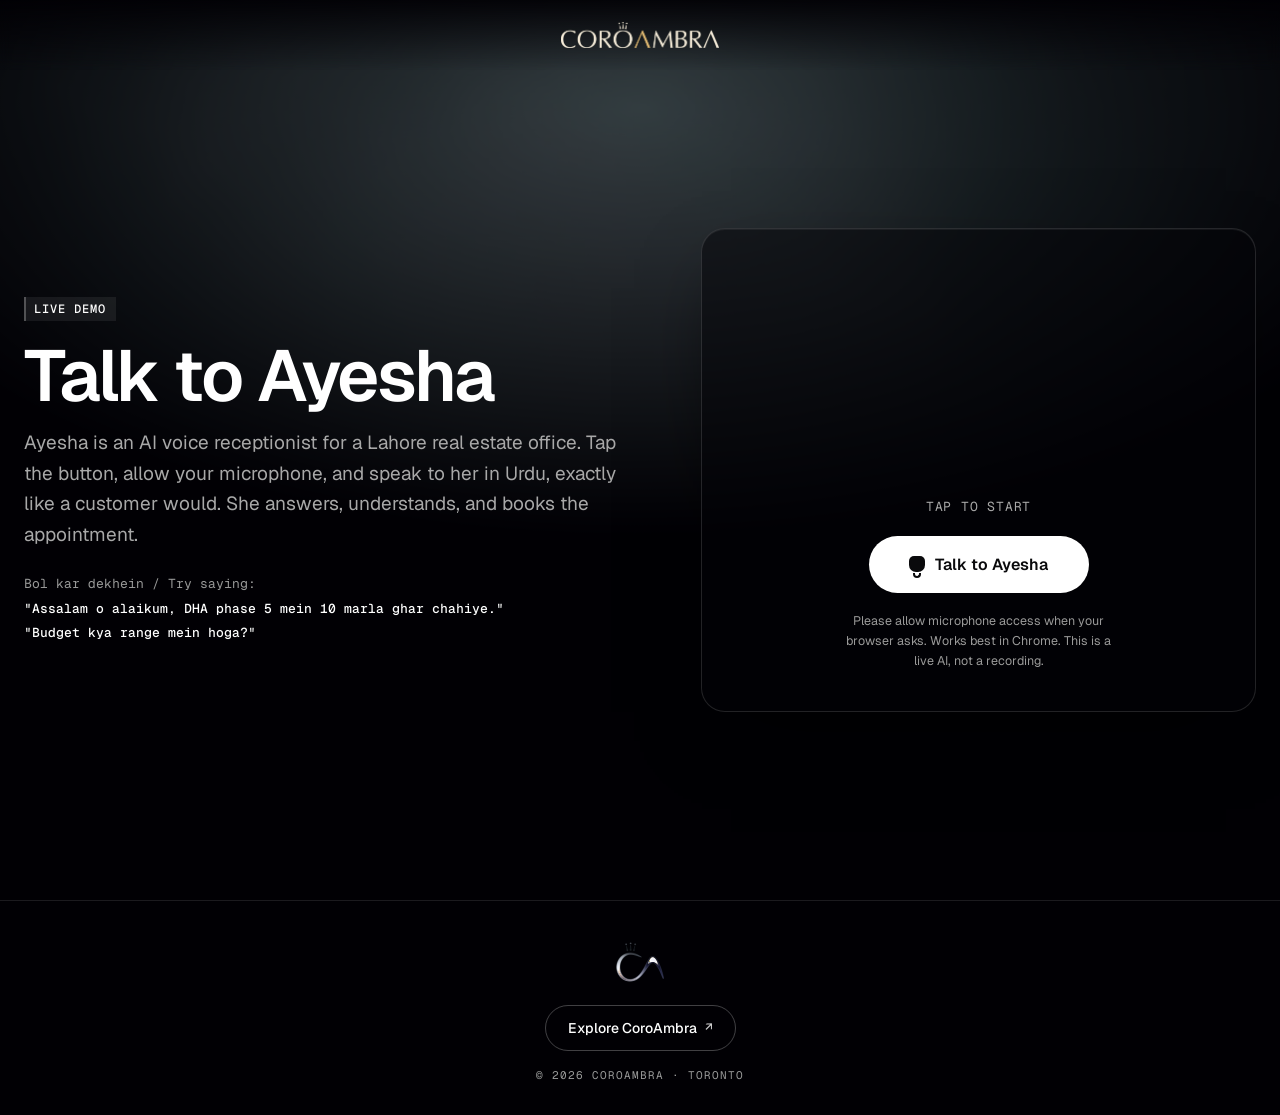
==== index.html @ d5dab84d "Redesign demo: centered logo-only nav, siri-wave visualizer, minimal footer w/ animated CA mark + Ex" ====
<!DOCTYPE html>
<html lang="en">
<head>
  <meta charset="UTF-8" />
  <meta name="viewport" content="width=device-width, initial-scale=1.0" />
  <title>Talk to Ayesha | CoroAmbra AI Voice Demo</title>
  <meta name="description" content="Talk live to Ayesha, an AI voice receptionist for a Lahore real estate office. Tap, allow your mic, and speak to her in Urdu." />

  <link rel="preconnect" href="https://fonts.googleapis.com" />
  <link rel="preconnect" href="https://fonts.gstatic.com" crossorigin />
  <link href="https://fonts.googleapis.com/css2?family=Geist:wght@100..900&family=Geist+Mono:wght@100..900&display=swap" rel="stylesheet" />

  <meta property="og:type" content="website" />
  <meta property="og:site_name" content="CoroAmbra" />
  <meta property="og:title" content="Talk to Ayesha | CoroAmbra AI Voice Demo" />
  <meta property="og:description" content="Talk live to an AI voice receptionist in Urdu. Tap and speak." />
  <meta name="twitter:card" content="summary_large_image" />
  <link rel="icon" type="image/png" href="assets/ca-glass.png" />
  <link rel="stylesheet" href="css/styles.css" />

  <style>
    html{scroll-behavior:smooth}

    /* ---- Minimal nav: centered wordmark only, not a link ---- */
    .ademo-nav{position:fixed;top:0;left:0;right:0;z-index:50;display:flex;justify-content:center;align-items:center;
      padding:22px 0;background:linear-gradient(to bottom,rgba(1,0,4,.9),rgba(1,0,4,0));
      backdrop-filter:blur(6px);-webkit-backdrop-filter:blur(6px)}
    .ademo-nav__logo{height:26px;width:auto;opacity:.96;pointer-events:none;user-select:none}

    /* ---- Demo stage ---- */
    .demo{position:relative;min-height:100svh;display:flex;align-items:center;overflow:hidden;padding:130px 0 90px}
    .demo__bg{position:absolute;inset:0;z-index:0;opacity:.26}
    .demo__bg img{width:100%;height:100%;object-fit:cover}
    .demo__bg::after{content:"";position:absolute;inset:0;background:radial-gradient(1200px 600px at 50% 12%,transparent,var(--bg) 72%)}
    .demo__wrap{position:relative;z-index:1;display:grid;grid-template-columns:1.05fr .95fr;gap:clamp(32px,5vw,80px);align-items:center}
    @media(max-width:900px){.demo__wrap{grid-template-columns:1fr;gap:36px;text-align:center}}

    .demo__title{font-weight:600;font-size:clamp(40px,6vw,72px);line-height:1.02;letter-spacing:-.03em;margin:18px 0 16px}
    .demo__intro{color:var(--muted);font-size:clamp(15px,1.5vw,19px);max-width:52ch;margin-inline:0}
    @media(max-width:900px){.demo__intro{margin-inline:auto}}
    .demo__hints{margin-top:22px;font-family:var(--mono);font-size:13px;color:var(--faint);line-height:1.9}
    .demo__hints b{color:var(--text);font-weight:500}

    /* ---- Call card (Clear-Glass) ---- */
    .callcard{background:rgba(3,3,7,.5);border:1px solid rgba(255,255,255,.13);border-radius:24px;
      box-shadow:inset 0 1px 0 rgba(255,255,255,.06),0 30px 80px -30px rgba(0,0,0,.8);
      padding:clamp(24px,3.5vw,40px);display:flex;flex-direction:column;align-items:center;text-align:center;gap:18px}

    /* ---- Siri wave canvas (black pixels drop out via screen blend) ---- */
    .siriwave{width:min(330px,74vw);height:min(210px,48vw);display:block;margin:0 auto;mix-blend-mode:screen;opacity:.98}

    .callstatus{font-family:var(--mono);font-size:13px;letter-spacing:.06em;text-transform:uppercase;color:var(--muted);min-height:18px}
    .callstatus.is-live{color:#fff}

    .talkbtn{display:inline-flex;align-items:center;justify-content:center;gap:10px;background:#fff;color:#0a0a0c;font-weight:600;font-size:16px;
      padding:16px 34px;border-radius:999px;transition:transform .25s var(--ease),opacity .25s,background .25s;min-width:220px}
    .talkbtn:hover{transform:translateY(-2px)}
    .talkbtn.is-live{background:#e8484f;color:#fff}
    .talkbtn:disabled{opacity:.6;cursor:default;transform:none}
    .talkbtn__mic{width:16px;height:16px;border-radius:5px 5px 7px 7px;background:currentColor;position:relative;flex:none}
    .talkbtn__mic::after{content:"";position:absolute;left:50%;bottom:-6px;width:8px;height:5px;border:2px solid currentColor;border-top:none;border-radius:0 0 6px 6px;transform:translateX(-50%)}
    .callnote{font-size:12.5px;color:var(--faint);max-width:34ch}

    /* ---- Minimal footer ---- */
    .ademo-footer{position:relative;z-index:1;border-top:1px solid var(--border);padding:34px 0 30px}
    .ademo-footer__inner{display:flex;flex-direction:column;align-items:center;gap:16px;text-align:center}
    .ademo-footer__logo{width:54px;height:54px}
    .ademo-footer__cta{display:inline-flex;align-items:center;gap:8px;border:1px solid var(--border-strong);border-radius:999px;
      padding:11px 22px;font-size:14px;font-weight:500;color:var(--text);transition:background .25s,border-color .25s}
    .ademo-footer__cta:hover{background:rgba(255,255,255,.06);border-color:rgba(255,255,255,.42)}
    .ademo-footer__cta .arr{font-size:12px;opacity:.8}
    .ademo-footer__copy{font-family:var(--mono);font-size:11px;letter-spacing:.09em;text-transform:uppercase;color:var(--faint)}
  </style>
</head>
<body>

  <!-- Minimal nav: centered wordmark, intentionally NOT a link -->
  <header class="ademo-nav">
    <img class="ademo-nav__logo" src="assets/wordmark.png" alt="CoroAmbra" />
  </header>

  <!-- ================= DEMO STAGE ================= -->
  <main class="demo">
    <div class="demo__bg" aria-hidden="true"><img src="assets/why-bg.jpg" alt="" /></div>
    <div class="container demo__wrap">

      <div class="demo__intro-col">
        <span class="pill pill--label">LIVE DEMO</span>
        <h1 class="demo__title">Talk to Ayesha</h1>
        <p class="demo__intro">Ayesha is an AI voice receptionist for a Lahore real estate office. Tap the button, allow your microphone, and speak to her in Urdu, exactly like a customer would. She answers, understands, and books the appointment.</p>
        <div class="demo__hints">
          Bol kar dekhein / Try saying:<br>
          <b>"Assalam o alaikum, DHA phase 5 mein 10 marla ghar chahiye."</b><br>
          <b>"Budget kya range mein hoga?"</b>
        </div>
      </div>

      <section class="callcard" aria-label="Voice demo">
        <canvas id="siri" class="siriwave" aria-hidden="true"></canvas>
        <p class="callstatus" id="callStatus">Tap to start</p>
        <button class="talkbtn" id="talkBtn" type="button">
          <span class="talkbtn__mic" aria-hidden="true"></span>
          <span id="talkLabel">Talk to Ayesha</span>
        </button>
        <p class="callnote">Please allow microphone access when your browser asks. Works best in Chrome. This is a live AI, not a recording.</p>
      </section>

    </div>
  </main>

  <!-- ================= MINIMAL FOOTER ================= -->
  <footer class="ademo-footer">
    <div class="container ademo-footer__inner">
      <div class="ademo-footer__logo" data-liquid-logo data-logo-key="caMark" data-logo="assets/ca-mark.png" data-preset="platinum" data-scale="1" aria-label="CoroAmbra"></div>
      <a class="ademo-footer__cta" href="https://www.coroambra.com" target="_blank" rel="noopener noreferrer">Explore CoroAmbra <span class="arr" aria-hidden="true">&#8599;</span></a>
      <div class="ademo-footer__copy">&copy; 2026 CoroAmbra &middot; Toronto</div>
    </div>
  </footer>

  <!-- animated liquid CA mark (self-contained, CSP-safe) -->
  <script src="js/ca-logo-data.js"></script>
  <script src="js/liquid-logo.js"></script>
  <!-- Vapi call + siri-wave -->
  <script type="module" src="js/demo.js"></script>
</body>
</html>
---- css/styles.css ----
/* =====================================================================
   CoroAmbra — Sanjaya-exact monochrome clone
   Fonts: Geist + Geist Mono · Theme: near-black / white / grays
   ===================================================================== */

/* ---------- Reset ---------- */
*,*::before,*::after{box-sizing:border-box;margin:0;padding:0}
html{scroll-behavior:smooth;-webkit-text-size-adjust:100%;background:#010004}   /* brand-black canvas: no flash behind the page-transition zoom */
img{display:block;max-width:100%}
button{font:inherit;color:inherit;background:none;border:none;cursor:pointer}
a{text-decoration:none;color:inherit}
ul{list-style:none}
input{font:inherit}

/* ---------- Tokens ---------- */
:root{
  --bg:#010004;
  --bg-1:#1a1a1d;
  --bg-2:#212121;
  --bg-3:#323135;
  --text:#ffffff;
  --muted:#a8a8a8;
  --faint:#999999;
  --border:rgba(255,255,255,0.10);
  --border-strong:rgba(255,255,255,0.25);
  --overlay:rgba(1,1,1,0.25);

  --sans:'Geist','Inter',system-ui,sans-serif;
  --mono:'Geist Mono',ui-monospace,monospace;

  --maxw:1280px;
  --gutter:24px;
  --radius:20px;
  --radius-lg:24px;
  --sec-pad:clamp(80px,12vw,160px);

  --ease:cubic-bezier(0.2,0.8,0.2,1);
}

/* ---------- Base ---------- */
body{
  background:var(--bg);
  color:var(--text);
  font-family:var(--sans);
  font-size:17px;
  line-height:1.6;
  -webkit-font-smoothing:antialiased;
  overflow-x:clip;
}

/* Lenis smooth scroll */
html.lenis,html.lenis body{height:auto}
.lenis.lenis-smooth{scroll-behavior:auto !important}
.lenis.lenis-smooth [data-lenis-prevent]{overscroll-behavior:contain}
.lenis.lenis-stopped{overflow:hidden}
.lenis.lenis-smooth iframe{pointer-events:none}

.container{
  width:100%;
  max-width:var(--maxw);
  margin-inline:auto;
  padding-inline:var(--gutter);
}

/* ---------- Typography ---------- */
.h-display{
  font-weight:400;
  font-size:clamp(40px,4.4vw,56px);
  line-height:1;
  letter-spacing:-0.05em;
}
.h-section{
  font-weight:600;
  font-size:clamp(34px,5.2vw,64px);
  line-height:1.04;
  letter-spacing:-0.025em;
}
.eyebrow{
  font-family:var(--mono);
  font-size:12px;
  font-weight:500;
  text-transform:uppercase;
  letter-spacing:0.16em;
  color:var(--muted);
}
.section-sub{
  color:var(--muted);
  font-size:clamp(15px,1.4vw,18px);
  max-width:56ch;
}
.center{text-align:center}
.center.section-sub,.center .section-sub{margin-inline:auto}
.mt-xl{margin-top:clamp(40px,6vw,80px)}

/* section header block */
.section-head{display:flex;flex-direction:column;gap:18px}
.section-head.center{align-items:center}
.section-head .eyebrow{order:2}
.section-head .h-section{order:3}
.section-head .section-sub{order:4;margin-top:4px}
.tick{order:1;display:block;width:1px;height:54px;background:linear-gradient(var(--border-strong),transparent)}
.section-head.center .tick{margin-bottom:6px}

/* ---------- Buttons ---------- */
.btn{
  display:inline-flex;align-items:center;gap:8px;line-height:1;
  font-size:14px;font-weight:500;
  padding:13px 22px;border-radius:12px;
  border:1px solid transparent;
  transition:transform .4s var(--ease),background .4s var(--ease),border-color .4s var(--ease),opacity .3s;
}
.btn:hover{transform:translateY(-2px)}
.btn--pill{border-radius:999px}
.btn--sm{padding:10px 16px;font-size:13px}
.btn--xs{padding:8px 14px;font-size:12px}
.btn--block{display:flex;width:100%;justify-content:center}
.btn--light{background:var(--text);color:#000;border-color:var(--text)}
.btn--light:hover{background:#eee}
.btn--dark{background:var(--bg-1);color:var(--text);border:1px solid var(--border)}
.btn--dark:hover{background:var(--bg-3);border-color:var(--border-strong)}
.nav__cta{background:rgba(255,255,255,.05);border:1px solid rgba(255,255,255,.1);color:#fff;border-radius:8px;padding:12px 22px;font-size:15px;font-weight:500;-webkit-backdrop-filter:blur(6px);backdrop-filter:blur(6px);transition:background .5s var(--ease),border-color .5s var(--ease),transform .5s var(--ease)}
.nav__cta:hover{background:rgba(255,255,255,.13);border-color:rgba(255,255,255,.2)}
.ico-arrow{display:inline-block;transition:transform .2s var(--ease)}
.btn:hover .ico-arrow{transform:translateX(3px)}

.pill{display:inline-flex;align-items:center;border-radius:999px}
/* Label pill — shared by hero ("WE AUTOMATE…") and section eyebrows ("OUR WORKS").
   Sanjaya: 6px/10px padding, square, ~transparent white BG + 2px left divider line. */
.pill--label{
  position:relative;
  border-radius:0;border:none;
  font-family:var(--mono);font-size:12px;font-weight:500;letter-spacing:0.08em;text-transform:uppercase;line-height:1;
  color:#fff;padding:6px 10px;
  background:rgba(255,255,255,.07);
}
.pill--label::before{                 /* the vertical divider at the very start (left) */
  content:"";position:absolute;left:0;top:0;bottom:0;width:2px;
  background:rgba(255,255,255,.25);
}
.hero__headline .pill--label{align-self:flex-start}

/* ---------- Placeholders (media to attach later) ---------- */
.ph{
  position:relative;
  background:
    repeating-linear-gradient(45deg,rgba(255,255,255,.022) 0 12px,transparent 12px 24px),
    var(--bg-1);
  border:1px solid var(--border);
  border-radius:var(--radius);
  display:flex;align-items:center;justify-content:center;
  color:rgba(255,255,255,.28);
  font-family:var(--mono);font-size:11px;letter-spacing:0.22em;text-transform:uppercase;
  overflow:hidden;
}
.ph--image{aspect-ratio:4/3;width:100%}
.ph--banner{border-radius:0}
.ph--avatar{width:46px;height:46px;border-radius:999px;font-size:0;flex:0 0 auto}
.ph--logo{width:120px;height:40px;border-radius:8px;font-size:9px}
.ph--chip{width:120px;height:64px;border-radius:14px;flex:0 0 auto;font-size:9px}
.ph--object{width:200px;height:200px;border-radius:18px}

/* ---------- Reveal animation ---------- */
[data-reveal]{
  opacity:0;transform:translateY(26px);
  transition:opacity .8s var(--ease),transform .8s var(--ease);
  transition-delay:var(--d,0s);
}
[data-reveal].is-visible{opacity:1;transform:none}
/* staggered / word containers: parent shows as a layout box, children animate */
[data-reveal].is-container{opacity:1;transform:none;transition:none}
.reveal-child{
  opacity:0;transform:translateY(22px);
  transition:opacity .7s var(--ease),transform .7s var(--ease);
  transition-delay:var(--cd,0s);
}
.reveal-child.is-visible{opacity:1;transform:none}
.reveal-word{display:inline-block;white-space:pre}
@media (prefers-reduced-motion:reduce){
  [data-reveal],.reveal-child{opacity:1;transform:none;transition:none}
}

/* =====================================================================
   NAVBAR
   ===================================================================== */
.nav{
  position:fixed;top:0;left:0;right:0;z-index:80;
  padding:18px 0;
  background:rgba(255,255,255,0.018);
  backdrop-filter:blur(4px);
  -webkit-backdrop-filter:blur(4px);
  border-bottom:1px solid rgba(255,255,255,0.06);
  transition:transform .6s var(--ease),background .55s var(--ease),backdrop-filter .55s var(--ease),padding .45s var(--ease),border-color .55s var(--ease);
  will-change:transform;
}
.nav.is-scrolled{
  padding:14px 0;
  background:rgba(4,4,8,0.26);
  backdrop-filter:blur(22px) saturate(1.25);
  -webkit-backdrop-filter:blur(22px) saturate(1.25);
  border-bottom:1px solid var(--border);
}
.nav.is-hidden{transform:translateY(-100%)}
.nav__inner{
  width:100%;max-width:var(--maxw);margin-inline:auto;padding-inline:var(--gutter);
  display:flex;align-items:center;justify-content:space-between;gap:24px;
}
.nav__brand{display:inline-flex;align-items:center;gap:10px}
.nav__mark{height:26px;width:auto;filter:brightness(0) invert(1)}
.nav__wordmark{height:20px;width:auto;filter:brightness(0) invert(1)}
.nav__links{display:flex;gap:34px}
.nav__links a{
  font-size:16px;color:#fff;letter-spacing:-.02em;position:relative;padding:4px 0;
  transition:opacity .2s;opacity:.92;
}
.nav__links a::after{
  content:"";position:absolute;left:0;bottom:0;height:1px;width:100%;
  background:var(--text);transform:scaleX(0);transform-origin:left;transition:transform .25s var(--ease);
}
.nav__links a:hover{opacity:1}
.nav__links a:hover::after{transform:scaleX(1)}
/* Sanjaya-style boxed burger: a bordered rounded-square button whose two lines
   morph into an X when the menu is open (.is-active). */
.nav__burger{
  display:none;position:relative;width:44px;height:44px;
  border:1px solid var(--border-strong);border-radius:10px;
  background:rgba(255,255,255,.04);
  align-items:center;justify-content:center;
  transition:background .3s var(--ease),border-color .3s var(--ease);
}
.nav__burger:hover{background:rgba(255,255,255,.08)}
.nav__burger span{
  position:absolute;left:50%;top:50%;width:18px;height:1.5px;background:var(--text);
  transition:transform .4s var(--ease),opacity .3s var(--ease);
}
.nav__burger span:nth-child(1){transform:translate(-50%,-50%) translateY(-4px)}
.nav__burger span:nth-child(2){transform:translate(-50%,-50%) translateY(4px)}
.nav__burger.is-active span:nth-child(1){transform:translate(-50%,-50%) rotate(45deg)}
.nav__burger.is-active span:nth-child(2){transform:translate(-50%,-50%) rotate(-45deg)}

/* Mobile menu — Sanjaya-style rounded dropdown CARD that eases down from the nav
   (was a full-height right-side drawer that popped in hard). */
.drawer{position:fixed;inset:0;z-index:90;visibility:hidden}
.drawer.is-open{visibility:visible}
.drawer__backdrop{position:absolute;inset:0;background:rgba(1,0,4,.55);opacity:0;transition:opacity .45s var(--ease)}
.drawer.is-open .drawer__backdrop{opacity:1}
.drawer__panel{
  position:absolute;top:84px;left:16px;right:16px;
  background:var(--bg-1);border:1px solid var(--border);border-radius:20px;
  display:flex;flex-direction:column;gap:2px;padding:22px;
  max-height:calc(100svh - 104px);overflow-y:auto;
  transform:translateY(-14px);opacity:0;
  transition:transform .5s var(--ease),opacity .4s var(--ease);
}
.drawer.is-open .drawer__panel{transform:none;opacity:1}
.drawer__panel a:not(.btn){padding:14px 6px;font-size:24px;font-weight:400;letter-spacing:-.02em;color:var(--text);transition:color .2s}
.drawer__panel a:not(.btn):hover{color:var(--muted)}
.drawer__panel .btn{margin-top:16px;justify-content:center}
.drawer__close{display:none}   /* the burger morphs to an X; no in-card close button needed */

/* =====================================================================
   HERO
   ===================================================================== */
.hero{position:relative;min-height:100svh;display:flex;overflow:hidden}
.hero__bg{position:absolute;inset:-8% 0 0 0;z-index:0;will-change:transform}
/* Static hero: full original HeroIMG, edge to edge (object-fit:cover fills corner to corner).
   hero.jpg is a plain 2560-wide resize of Branding-CoroAmbra/HeroIMG.png (no compositing). */
.hero__bg img{width:100%;height:116%;object-fit:cover;object-position:center 42%}
/* Sanjaya-exact hero scrim: fixed (not parallaxed) so the solid #010004 bottom always
   aligns with the hero edge and blends seamlessly into the next section */
.hero__scrim{
  position:absolute;inset:0;z-index:1;pointer-events:none;
  background:linear-gradient(180deg,#01000480 0%,#01000433 25%,#01000433 50%,#01000480 75%,#010004 100%);
}
.hero__inner{
  position:relative;z-index:2;width:100%;
  display:flex;flex-direction:column;justify-content:space-between;
  padding-top:112px;padding-bottom:56px;min-height:100svh;
}
.hero__eyebrows{display:flex;flex-direction:column;gap:12px;font-family:var(--mono);font-size:12px;font-weight:400;color:#fff;letter-spacing:.08em;text-transform:uppercase;line-height:1}
.hero__lead{
  position:absolute;top:102px;right:var(--gutter);max-width:305px;
  font-size:18px;color:#fff;text-align:right;line-height:1.4;letter-spacing:-.04em;
}
.hero__bottom{display:flex;align-items:flex-end;justify-content:space-between;gap:40px}
.hero__headline{display:flex;flex-direction:column;align-items:flex-start;gap:18px}
/* hero H1 shrunk (Malik): the new copy is longer than "Clear. Precise. Automated." so 56px ate too much space */
.hero__headline .h-display{max-width:9em;font-size:clamp(34px,3.6vw,46px)}

/* person card */
.person{
  display:flex;align-items:center;gap:18px;
  background:var(--bg-1);border:1px solid var(--border);
  border-radius:14px;padding:8px;
}
.person__avatar{width:52px;height:52px;border-radius:12px;flex:0 0 auto}
.person__col{display:flex;flex-direction:column;gap:5px;line-height:1.25}
.person__name{font-size:16px;font-weight:500}
.person__role{font-family:var(--mono);font-size:11px;letter-spacing:.1em;text-transform:uppercase;color:var(--muted)}
.person__cta{margin-top:10px;border-radius:8px}   /* sleek small rounded corners, not a full pill */
/* FAQ advisor card: larger square avatar (Sanjaya), card sits under the heading */
.person--stack{margin-top:40px;display:inline-flex}
.person--stack .person__avatar{width:104px;height:99px}   /* clean liquid-metal logo, NO border box (transparent shader bg blends into the card); 5px shorter per Malik */

/* =====================================================================
   TRUST
   ===================================================================== */
/* Faithful Sanjaya "Logos" grid — 5x2 bordered cells, hover nudges the box up-right 8px */
.trust{background:var(--bg);padding:100px 0}
.trust__container{display:flex;flex-direction:column;align-items:center;gap:16px;max-width:1240px}
.trust .eyebrow{margin:0}
.trust__grid{
  display:grid;
  grid-template-columns:repeat(5,minmax(200px,1fr));
  grid-template-rows:repeat(2,minmax(0,1fr));
  justify-content:center;
  gap:0;
  width:100%;
  overflow:visible;
}
.trust__cell{
  position:relative;
  height:110px;
  display:block;
  cursor:pointer;
  background:var(--bg-1);            /* grey grid revealed beneath the box on hover (Sanjaya rgb(26,26,29)) */
}
.trust__cell:hover{z-index:5}
.trust__box{
  position:absolute;top:0;left:0;
  width:100%;height:110px;
  display:flex;align-items:center;justify-content:center;
  background:var(--bg);
  border:1px solid var(--bg-2);
  transition:top 1.05s cubic-bezier(0.16,1,0.3,1),left 1.05s cubic-bezier(0.16,1,0.3,1);
}
.trust__cell:hover .trust__box{top:-8px;left:8px}
.trust__logo{
  width:auto;max-width:62%;height:32px;
  object-fit:contain;
  filter:brightness(0) invert(.62);          /* uniform muted-grey monochrome mark */
  opacity:.9;
  transition:filter .4s ease,opacity .4s ease;
}
/* Cal.com is a wide wordmark whose ink fills only ~1/5 of its square viewBox — size it up so it reads */
.trust__logo--wordmark{height:84px;max-width:80%}
.trust__cell:hover .trust__logo{filter:brightness(0) invert(.92);opacity:1}
.trust__note{
  margin-top:10px;
  max-width:600px;
  text-align:center;
  font-size:11px;line-height:1.5;letter-spacing:.01em;
  color:rgba(255,255,255,.26);
}
@media (max-width:1024px){
  .trust{padding:64px 0}
  .trust__grid{grid-template-columns:repeat(4,minmax(150px,1fr));grid-template-rows:none;grid-auto-rows:110px}
}
@media (max-width:768px){
  .trust__grid{grid-template-columns:repeat(2,minmax(140px,1fr));grid-auto-rows:110px}
}

/* =====================================================================
   PAIN POINTS
   ===================================================================== */
/* Sanjaya "Pain point": a tall section whose sticky child pins for 250vh while
   5 chips reveal 1-by-1 (scroll-scrubbed) and decorative arc-rings rotate. */
.pain{background:var(--bg);position:relative;z-index:1;display:flex;flex-direction:column;align-items:center}
.pain__sticky{
  position:sticky;top:0;
  width:100%;max-width:1440px;height:100vh;
  padding:0 20px;
  display:flex;flex-direction:column;justify-content:center;align-items:center;
  overflow:hidden;
  -webkit-mask:linear-gradient(rgba(0,0,0,0) 0%,#000 16.88%,#000 80.13%,rgba(0,0,0,0) 100%);
          mask:linear-gradient(rgba(0,0,0,0) 0%,#000 16.88%,#000 80.13%,rgba(0,0,0,0) 100%);
}
.pain__trigger{flex:0 0 auto;width:100%;height:50vh}

/* ---- rotating arc rings (4 nested circles, conic-masked so only arcs show) ---- */
.pain__circles{
  position:absolute;top:50%;left:50%;
  width:min(1200px,128vmin);height:min(1200px,128vmin);
  transform:translate(-50%,-50%);
  pointer-events:none;z-index:0;
  -webkit-mask:linear-gradient(rgba(0,0,0,0) 0%,#000 20%,#000 79%,rgba(0,0,0,0) 100%);
          mask:linear-gradient(rgba(0,0,0,0) 0%,#000 20%,#000 79%,rgba(0,0,0,0) 100%);
}
.pain__ring{
  position:absolute;top:50%;left:50%;
  aspect-ratio:1/1;border:1.5px solid rgba(255,255,255,.85);border-radius:50%;
  transform:translate(-50%,-50%);will-change:transform;
}
.pain__ring--s {width:46%;-webkit-mask:conic-gradient(#000 0deg,rgba(0,0,0,0) 89deg);mask:conic-gradient(#000 0deg,rgba(0,0,0,0) 89deg);animation:painSpinCW 18s linear infinite}
.pain__ring--m {width:61%;-webkit-mask:conic-gradient(from 180deg,rgba(0,0,0,.25) 0deg,rgba(0,0,0,0) 180deg);mask:conic-gradient(from 180deg,rgba(0,0,0,.25) 0deg,rgba(0,0,0,0) 180deg);animation:painSpinCCW 24s linear infinite}
.pain__ring--l {width:75%;-webkit-mask:conic-gradient(from 275deg,rgba(0,0,0,.6) 0deg,rgba(0,0,0,0) 112deg);mask:conic-gradient(from 275deg,rgba(0,0,0,.6) 0deg,rgba(0,0,0,0) 112deg);animation:painSpinCW 30s linear infinite}
.pain__ring--xl{width:93%;-webkit-mask:conic-gradient(from 100deg,rgba(0,0,0,.5) 0deg,rgba(0,0,0,0) 72deg);mask:conic-gradient(from 100deg,rgba(0,0,0,.5) 0deg,rgba(0,0,0,0) 72deg);animation:painSpinCCW 38s linear infinite}
@keyframes painSpinCW {from{transform:translate(-50%,-50%) rotate(0)}to{transform:translate(-50%,-50%) rotate(360deg)}}
@keyframes painSpinCCW{from{transform:translate(-50%,-50%) rotate(0)}to{transform:translate(-50%,-50%) rotate(-360deg)}}

/* ---- chips (revealed 1-by-1 by JS scroll progress) ---- */
.pain__text{position:absolute;inset:0;z-index:1}
.pain__chip{
  position:absolute;
  display:inline-flex;align-items:center;gap:16px;white-space:nowrap;
  padding:12px;border-radius:12px;
  background:var(--bg-1);border:1px solid var(--border);
  font-size:18px;font-weight:400;letter-spacing:-.04em;line-height:1.2;color:#fff;
  transform:translate(-50%,-50%) scale(.5);opacity:0;
}
.pain__dot{flex:0 0 auto;width:8px;height:8px;border-radius:2px;background:var(--bg-3)}

/* ---- headline (the thin, clean Geist 32/400 — exact Sanjaya preset) ---- */
.pain__title{
  position:relative;z-index:2;
  width:100%;max-width:440px;text-align:center;text-wrap:balance;
  font-size:clamp(28px,3.6vw,48px);font-weight:400;letter-spacing:-.05em;line-height:1;color:#fff;
}

@media (prefers-reduced-motion:reduce){
  .pain__chip{opacity:1;transform:translate(-50%,-50%)}
  .pain__ring{animation:none}
}

/* =====================================================================
   OUR WORKS
   ===================================================================== */
/* Sanjaya "Our works" wrapper sits 100px below the pain section (no tick line) */
.works{padding:clamp(64px,8vw,100px) 0}
.works .section-head{margin-bottom:48px}
/* header matched to Sanjaya: 600px centered block, pill→8px→thin 48/400 headline→24px→16/400 subline */
.works .section-head{gap:0;max-width:600px;margin-inline:auto}
.works .section-head .pill--label{order:2;margin-bottom:8px}
.works .section-head .h-section{
  order:3;margin-bottom:24px;
  font-weight:400;font-size:clamp(28px,4vw,48px);line-height:1;letter-spacing:-.05em;
}
.works .section-head .section-sub{
  order:4;margin-top:0;max-width:none;text-align:center;
  font-size:16px;font-weight:400;line-height:1.4;letter-spacing:-.02em;color:var(--muted);
}
/* Sticky-stacking cards: each ~80vh so ONE fills the view, pins at top:100px, next scrolls up over it (Sanjaya gap 120px) */
.cases{display:flex;flex-direction:column;gap:120px}
.case{
  position:sticky;top:100px;
  display:grid;grid-template-columns:1fr 1.08fr;gap:0;
  background:var(--bg-1);border:1px solid var(--border);border-radius:12px;
  overflow:hidden;height:80vh;max-height:800px;min-height:480px;
  transform-origin:50% 0%;
}
.case__media{border:none;border-radius:0;aspect-ratio:auto;height:100%;min-height:0}
/* Sanjaya distributes the card content: meta+logo pinned TOP, the title/desc/button/stats grouped at
   the BOTTOM (big gap between). `.case__title{margin-top:auto}` absorbs the free space to do this. */
.case__body{padding:clamp(28px,3vw,44px);display:flex;flex-direction:column;justify-content:flex-start;gap:18px}
.case__meta{display:flex;align-items:center;gap:12px;font-family:var(--mono);font-size:12px;letter-spacing:.08em;text-transform:uppercase;color:var(--muted);padding-bottom:18px;border-bottom:1px solid var(--border)}
.dot{width:3px;height:3px;border-radius:999px;background:var(--muted);display:inline-block}
.case__logo{background:none;border:none;justify-content:flex-start;color:rgba(255,255,255,.5);height:30px;width:auto;letter-spacing:.1em}
/* title = Sanjaya preset kg2izs: Geist 38/400/-.05em/lh1.2 (was a heavy 600/34) */
.case__title{margin-top:auto;font-size:clamp(26px,2.9vw,38px);font-weight:400;letter-spacing:-.05em;line-height:1.2}
/* desc = preset gaenl2: 16/400/lh1.4/-.02em/muted (was 15) */
.case__sub{color:var(--muted);font-size:16px;line-height:1.4;letter-spacing:-.02em;max-width:46ch}
.case .btn{align-self:flex-start;margin-top:4px}
.case__stats{display:grid;grid-template-columns:1fr 1fr;gap:20px;padding-top:24px;border-top:1px solid var(--border)}
/* stat number = same preset kg2izs as the title: 38/400/-.05em (was 600/44) */
.stat-num{display:block;font-size:clamp(26px,2.9vw,38px);font-weight:400;letter-spacing:-.05em}
.stat-cap{display:block;font-family:var(--mono);font-size:12px;letter-spacing:.08em;text-transform:uppercase;color:var(--muted);margin-top:6px}
/* Demo video area (SEE IT IN ACTION): custom card image as BG + soft scrim + frosted play button +
   "coming soon" caption. The Loom embed drops into .case__media later, replacing the img + .demo-soon. */
.demo-media{position:relative;display:flex;align-items:center;justify-content:center;overflow:hidden;background:var(--bg-1)}
.demo-media__img{position:absolute;inset:0;z-index:0;width:100%;height:100%;object-fit:cover;object-position:center;filter:brightness(.85)}
.demo-media::after{content:"";position:absolute;inset:0;z-index:1;pointer-events:none;background:radial-gradient(ellipse 62% 48% at 50% 52%,rgba(1,0,4,.55) 0%,rgba(1,0,4,.18) 50%,rgba(1,0,4,0) 78%)}
.demo-soon{position:relative;z-index:2;display:flex;flex-direction:column;align-items:center;gap:18px;text-align:center;padding:24px}
/* play buttons use the CoroAmbra CLEAR GLASS style (black tint, no blur, see-through) — see [[reference_coroambra_clear_glass]] */
.demo-soon__play{position:relative;display:flex;align-items:center;justify-content:center;width:58px;height:58px;border-radius:999px;padding-left:3px;color:#fff;font-size:14px;
  background:rgba(3,3,7,.5);
  border:1px solid rgba(255,255,255,.13);
  box-shadow:inset 0 1px 0 rgba(255,255,255,.06),0 12px 28px rgba(0,0,0,.5);
  text-shadow:0 1px 3px rgba(0,0,0,.5);
  transition:transform .4s cubic-bezier(0.16,1,0.3,1),box-shadow .4s ease}
.case:hover .demo-soon__play{transform:translateY(-2px) scale(1.05);box-shadow:inset 0 1px 0 rgba(255,255,255,.08),0 16px 34px rgba(0,0,0,.55)}
.demo-soon__label{font-family:var(--mono);font-size:12px;letter-spacing:.16em;text-transform:uppercase;color:#fff;text-shadow:0 1px 10px rgba(0,0,0,.6)}

/* =====================================================================
   HOW IT WORKS
   ===================================================================== */
/* Sanjaya "How it works" uses the SAME Heading component as Our Works (no tick line); moved up like works */
.how{padding:clamp(64px,8vw,100px) 0}
/* header matched to Sanjaya: 600px centered block, pill→8px→thin 48/400 headline→24px→16/400 subline */
.how .section-head{margin-bottom:48px;gap:0;max-width:600px;margin-inline:auto}
.how .section-head .pill--label{order:2;margin-bottom:8px}
.how .section-head .h-section{
  order:3;margin-bottom:24px;
  font-weight:400;font-size:clamp(28px,4vw,48px);line-height:1;letter-spacing:-.05em;
}
.how .section-head .section-sub{
  order:4;margin-top:0;max-width:none;text-align:center;
  font-size:16px;font-weight:400;line-height:1.4;letter-spacing:-.02em;color:var(--muted);
}
.how__grid{display:grid;grid-template-columns:repeat(3,1fr);gap:26px;align-items:start}
/* Sanjaya step card: column, 24px media→text gap, cards rise from a staggered offset (see main.js 8d) */
.step{display:flex;flex-direction:column;align-items:flex-start;gap:24px}
.step__media{width:100%;aspect-ratio:1.04737/1;border-radius:8px;border:1px solid var(--border);filter:grayscale(1)}
.step__text{display:flex;flex-direction:column;align-items:flex-start;gap:8px}
/* title preset 5x8c5w: Geist 24/400/-.05em/lh120%/white (number same white), Geist char variants for premium glyphs */
.step__title{font-size:24px;font-weight:400;letter-spacing:-.05em;line-height:1.2;color:var(--text);font-feature-settings:"cv03" 1,"cv04" 1,"cv09" 1,"cv11" 1}
/* desc preset gaenl2: 16/400/lh1.4/-.02em/muted (same as section sublines) */
.step__desc{color:var(--muted);font-size:16px;font-weight:400;line-height:1.4;letter-spacing:-.02em}
/* How It Works — TINTED-BLACK glass mockups over the signature BG, matched to Sanjaya.
   Translucent black tint shows the BG through it; larger panels; per-card placement. */
.step__media.how-viz{filter:none;position:relative;overflow:hidden;background:var(--bg-1)}
.how-viz__bg{position:absolute;inset:0;z-index:0;width:100%;height:100%;object-fit:cover;filter:brightness(.82)}
.how-viz::after{content:"";position:absolute;inset:0;z-index:1;pointer-events:none;background:linear-gradient(180deg,rgba(1,0,4,.12),rgba(1,0,4,.34))}
.how-glass{position:absolute;z-index:2;color:#fff;
  background:rgba(3,3,7,.5);
  border:1px solid rgba(255,255,255,.13);border-radius:16px;
  box-shadow:inset 0 1px 0 rgba(255,255,255,.06),0 18px 44px rgba(0,0,0,.5);
  font-feature-settings:"cv03" 1,"cv04" 1,"cv09" 1,"cv11" 1}
/* card 1 — audit panel: DEAD CENTER, large, content dissolves at the bottom (Sanjaya text-fade) */
.how-glass--audit{left:50%;top:50%;transform:translate(-50%,-50%);width:76%;max-width:300px;max-height:72%;overflow:hidden;padding:18px;
  -webkit-mask-image:linear-gradient(180deg,#000 56%,transparent 98%);mask-image:linear-gradient(180deg,#000 56%,transparent 98%)}
.how-glass__title{font-size:15px;font-weight:500;line-height:1.25;letter-spacing:-.01em;margin:0 0 12px}
.how-glass__body{font-size:13px;line-height:1.5;color:rgba(255,255,255,.72);margin:0}
/* card 2 — generate bar + macOS cursor */
.how-glass--bar{left:50%;top:54%;transform:translate(-50%,-50%);display:flex;align-items:center;gap:10px;width:76%;max-width:272px;padding:14px 16px;border-radius:14px;overflow:visible}
.how-glass__spark{font-size:14px;color:#fff;opacity:.92;flex:0 0 auto}
.how-glass__type{font-size:14px;color:rgba(255,255,255,.9);font-family:var(--mono);white-space:nowrap}
.how-glass__caret{display:inline-block;width:1px;height:14px;background:#fff;margin-left:1px;vertical-align:-2px;animation:howCaret 1.1s steps(1) infinite}
@keyframes howCaret{50%{opacity:0}}
.how-cursor{position:absolute;right:-8px;bottom:-18px;width:17px;height:27px;filter:drop-shadow(0 2px 4px rgba(0,0,0,.45))}
/* card 3 — statistic dashboard window: bottom-right, mac traffic-light dots, bar chart */
.how-glass--stats{right:0;bottom:0;width:90%;max-width:360px;padding:15px 15px 17px}
.how-dots{display:flex;gap:6px;margin-bottom:14px}
.how-dots i{width:7px;height:7px;border-radius:50%}
.how-dots i:nth-child(1){background:#ff5f57}
.how-dots i:nth-child(2){background:#febc2e}
.how-dots i:nth-child(3){background:#28c840}
.how-stats__title{font-size:19px;font-weight:500;letter-spacing:-.02em;margin:0 0 11px}
.how-stats__filters{display:flex;gap:9px;margin-bottom:14px}
.how-stats__filters span{font-size:11px;color:rgba(255,255,255,.72);border:1px solid rgba(255,255,255,.15);border-radius:7px;padding:4px 9px;white-space:nowrap}
.how-stats__chart{position:relative;height:92px}
.how-stats__grid{position:absolute;inset:0;background-image:repeating-linear-gradient(90deg,rgba(255,255,255,.06) 0 1px,transparent 1px 20%)}
.how-stats__bars{position:absolute;inset:0;display:flex;align-items:flex-end;gap:7px}
.how-stats__bars span{flex:1;background:rgba(255,255,255,.55);border-radius:1px 1px 0 0}
/* CARD 3 chart "live load" left->right — REVERTABLE: delete this block + main.js section 14 to revert.
   Bars default to FULL height (static/no-JS shows a full chart); the grow animation plays only when
   .is-charting is added by JS on scroll-into-view (so it sweeps L->R "live" once when reached). */
@keyframes howBarGrow{from{transform:scaleY(0)}to{transform:scaleY(1)}}
.how-stats__bars.is-charting span{transform-origin:bottom;animation:howBarGrow .8s cubic-bezier(.45,0,.25,1) both}
.how-stats__bars.is-charting span:nth-child(1){animation-delay:0s}
.how-stats__bars.is-charting span:nth-child(2){animation-delay:.04s}
.how-stats__bars.is-charting span:nth-child(3){animation-delay:.08s}
.how-stats__bars.is-charting span:nth-child(4){animation-delay:.12s}
.how-stats__bars.is-charting span:nth-child(5){animation-delay:.16s}
.how-stats__bars.is-charting span:nth-child(6){animation-delay:.20s}
.how-stats__bars.is-charting span:nth-child(7){animation-delay:.24s}
.how-stats__bars.is-charting span:nth-child(8){animation-delay:.28s}
.how-stats__bars.is-charting span:nth-child(9){animation-delay:.32s}
.how-stats__bars.is-charting span:nth-child(10){animation-delay:.36s}
.how-stats__bars.is-charting span:nth-child(11){animation-delay:.40s}
.how-stats__bars.is-charting span:nth-child(12){animation-delay:.44s}
.how-stats__bars.is-charting span:nth-child(13){animation-delay:.48s}
.how-stats__bars.is-charting span:nth-child(14){animation-delay:.52s}

/* =====================================================================
   INTEGRATION MARQUEE
   ===================================================================== */
.integ{padding:var(--sec-pad) 0 clamp(50px,7vw,90px)}
.integ .section-head{margin-bottom:clamp(48px,6vw,72px)}
.marquee{overflow:hidden;-webkit-mask-image:linear-gradient(90deg,transparent,#000 8%,#000 92%,transparent);mask-image:linear-gradient(90deg,transparent,#000 8%,#000 92%,transparent);padding:10px 0}
.marquee__track{display:flex;gap:18px;width:max-content;animation:marquee 38s linear infinite}
.marquee--rev .marquee__track{animation-direction:reverse;animation-duration:46s}
.marquee:hover .marquee__track{animation-play-state:paused}
@keyframes marquee{to{transform:translateX(-50%)}}

/* =====================================================================
   SERVICES
   ===================================================================== */
.services{padding:var(--sec-pad) 0}
/* Sanjaya services row: 1240 container, 80px gap; cards column is the wider one (head ~37% / cards ~63%) */
.services__grid{display:grid;grid-template-columns:0.72fr 1.28fr;gap:80px;align-items:start}
.services__head{position:sticky;top:120px;display:flex;flex-direction:column;gap:0}
/* SERVICES header = same Sanjaya Heading preset as Our Works (10kpn8m / gaenl2) but LEFT-aligned; no tick */
.services__head .pill--label{align-self:flex-start;margin-bottom:8px}
.services__head .h-section{
  margin-bottom:24px;text-align:left;
  font-weight:400;font-size:clamp(28px,4vw,48px);line-height:1;letter-spacing:-.05em;
}
.services__head .section-sub{
  margin-top:0;max-width:none;text-align:left;
  font-size:16px;font-weight:400;line-height:1.4;letter-spacing:-.02em;color:var(--muted);
}
.services__list{display:flex;flex-direction:column;gap:22px}
/* Sanjaya service card = bg #1a1a1d, 1px white-10% border, radius 12px (sleek, not 24); text column (left) + media (right).
   Entrance (slide-from-right + de-blur + brighten) is scroll-scrubbed in main.js "8e". No inner row hover. */
/* Sanjaya: card padding 16 (= the THIN image frame); text block has its OWN 16 padding (text sits at 32);
   text + image both flex:1 (≈50/50); image align-self:stretch so card HEIGHT is content-driven (no min-height). */
.service{
  display:flex;flex-direction:row;align-items:stretch;gap:24px;
  background:var(--bg-1);border:1px solid var(--border);border-radius:12px;
  padding:16px;overflow:hidden;
}
.service__text{flex:1 1 0;min-width:0;display:flex;flex-direction:column;justify-content:flex-start;gap:73px;padding:16px}
.service__head2{display:flex;flex-direction:column;align-items:flex-start}
.service__idx{font-family:var(--mono);font-size:12px;font-weight:400;letter-spacing:.08em;line-height:1.2;color:var(--muted)}
/* title preset 1kcu2xp: Geist 24/400/-.05em/lh120%/white */
.service__title{font-size:clamp(22px,1.9vw,24px);font-weight:400;letter-spacing:-.05em;line-height:1.2;color:var(--text);margin-top:14px}
/* sub preset gaenl2: 16/400/lh1.4/-.02em/muted */
.service__sub{color:var(--muted);font-size:16px;font-weight:400;line-height:1.4;letter-spacing:-.02em;margin-top:8px}
/* rows preset yne2n5: Geist Mono 12/400/.08em/uppercase/muted, divider #323135 BETWEEN rows only (no box, no hover) */
.service__rows{list-style:none;display:flex;flex-direction:column}
.service__rows li{
  font-family:var(--mono);font-size:12px;font-weight:400;letter-spacing:.08em;text-transform:uppercase;color:var(--muted);
  padding:13px 0;
}
.service__rows li:first-child{padding-top:0}
.service__rows li:last-child{padding-bottom:0}
.service__rows li + li{border-top:1px solid var(--bg-3)}
/* image mask: flex:1 (≈50%), stretches to card height, 1px white-10% border, thin 8px radius */
.service__media{position:relative;overflow:hidden;flex:1 1 0;align-self:stretch;width:auto;aspect-ratio:auto;min-height:0;border:1px solid var(--border);border-radius:8px;filter:grayscale(1)}
.service__media-img{position:absolute;inset:0;width:100%;height:100%;object-fit:cover;display:block}

/* =====================================================================
   WHY US
   ===================================================================== */
/* Sanjaya "Why us" wrapper padding is 64px top/bottom (was var(--sec-pad)) -> shortens the gap from SERVICES + moves the whole section (bg included, since .why__bg is inset:0) up */
.why{position:relative;padding:64px 0;overflow:hidden}
/* Sanjaya WHY-US bg: same atmospheric landscape as the hero, VERTICAL mask that fades to 0 at
   top+bottom and peaks at only 0.2 alpha (= the exact dim) so it blends seamlessly into the black. */
.why__bg{
  position:absolute;inset:0;z-index:0;overflow:hidden;
  -webkit-mask:linear-gradient(rgba(0,0,0,0) 0%, rgba(0,0,0,.2) 53.43%, rgba(0,0,0,0) 100%);
  mask:linear-gradient(rgba(0,0,0,0) 0%, rgba(0,0,0,.2) 53.43%, rgba(0,0,0,0) 100%);
}
.why__bg img{position:absolute;inset:0;width:100%;height:100%;object-fit:cover;object-position:center 64%}
.why .container{position:relative;z-index:2}
/* header = same Sanjaya Heading preset as Our Works (10kpn8m / gaenl2), centered; heading is NOT
   width-clamped so it stays ONE line like Sanjaya, only the (longer) sub is constrained */
.why .section-head{margin-bottom:clamp(44px,5vw,64px);gap:0;max-width:none}
.why .section-head .pill--label{order:2;margin-bottom:8px}
.why .section-head .h-section{
  order:3;margin-bottom:24px;
  font-weight:400;font-size:clamp(28px,4vw,48px);line-height:1;letter-spacing:-.05em;
}
.why .section-head .section-sub{
  order:4;margin-top:0;max-width:620px;text-align:center;
  font-size:16px;font-weight:400;line-height:1.4;letter-spacing:-.02em;color:var(--muted);
}
/* Sanjaya comparison table: MINIMAL + TRANSPARENT (landscape shows through), thin grid lines,
   narrow label column, all text white Geist 16/400 (normal case), subtle highlight on the us column. */
.compare{border:1px solid var(--border);border-radius:0;overflow:hidden;background:transparent}
.compare__head,.compare__row{display:grid;grid-template-columns:0.66fr 1fr 1fr 1fr}
.compare__row{border-top:1px solid var(--border)}
.compare__rowlabel,.compare__col{
  padding:22px clamp(16px,1.7vw,26px);display:flex;align-items:center;gap:10px;
  font-size:16px;font-weight:400;letter-spacing:-.01em;color:var(--text);
  border-right:1px solid var(--border);
}
.compare__head .compare__rowlabel,.compare__head .compare__col{padding-top:26px;padding-bottom:26px}
.compare__rowlabel{color:var(--muted)}                 /* row labels slightly dimmer than values */
.compare__col:last-child{border-right:none}
.compare__col--us{background:rgba(255,255,255,.04)}     /* subtle highlight spanning the us column */
.compare__logo{height:20px;width:auto;filter:brightness(0) invert(1)}
/* sleek line markers (Sanjaya: 24-viewBox, stroke-width 1.5, muted) before each value */
.mk{width:18px;height:18px;flex:0 0 auto;fill:none;stroke:var(--muted);stroke-width:1.5;stroke-linecap:round;stroke-linejoin:round}
.compare__col--us .mk{stroke:rgba(255,255,255,.9)}      /* the us ticks read a touch brighter */

/* =====================================================================
   TESTIMONIALS
   ===================================================================== */
.testi{padding:var(--sec-pad) 0}
.testi .section-head{margin-bottom:clamp(48px,6vw,80px)}
.testi__grid{display:grid;grid-template-columns:repeat(3,1fr);gap:24px}
.tcard{background:var(--bg-1);border:1px solid var(--border);border-radius:var(--radius-lg);padding:clamp(26px,2.5vw,36px);display:flex;flex-direction:column;gap:24px;transition:transform .35s var(--ease),border-color .35s}
.tcard:hover{transform:translateY(-4px);border-color:var(--border-strong)}
.tcard__logo{background:none;border:none;justify-content:flex-start;color:rgba(255,255,255,.5);height:26px;width:auto}
.tcard__quote{font-size:17px;line-height:1.55;flex:1}
.tcard__person{display:flex;align-items:center;gap:12px;padding-top:20px;border-top:1px solid var(--border)}
.tcard__name{display:block;font-size:14px;font-weight:500}
.tcard__role{display:block;font-family:var(--mono);font-size:10px;letter-spacing:.12em;text-transform:uppercase;color:var(--muted)}

/* =====================================================================
   STATS
   ===================================================================== */
.stats{padding:clamp(60px,9vw,120px) 0;border-top:1px solid var(--border);border-bottom:1px solid var(--border)}
.stats__grid{display:grid;grid-template-columns:repeat(4,1fr);gap:30px}
.statblock{display:flex;flex-direction:column;gap:10px;text-align:left}
.statblock__num{font-size:clamp(48px,6vw,82px);font-weight:600;letter-spacing:-0.03em;line-height:1}
.statblock__cap{color:var(--muted);font-size:15px}

/* =====================================================================
   PRICING
   ===================================================================== */
.pricing{padding:var(--sec-pad) 0}
.pricing .section-head{margin-bottom:34px}
.toggle{position:relative;display:inline-flex;margin:0 auto 56px;left:50%;transform:translateX(-50%);background:var(--bg-1);border:1px solid var(--border);border-radius:999px;padding:5px}
.toggle__opt{position:relative;z-index:2;padding:10px 22px;border-radius:999px;font-size:14px;color:var(--muted);transition:color .25s}
.toggle__opt.is-active{color:#000}
.toggle__knob{position:absolute;z-index:1;top:5px;bottom:5px;left:5px;width:calc(50% - 5px);background:var(--text);border-radius:999px;transition:transform .32s var(--ease)}
.toggle[data-period="yearly"] .toggle__knob{transform:translateX(100%)}
.toggle__badge{position:absolute;right:-46px;top:50%;transform:translateY(-50%);font-family:var(--mono);font-size:11px;color:var(--muted);opacity:0;transition:opacity .25s}
.toggle[data-period="yearly"] .toggle__badge{opacity:1}

.plans{display:grid;grid-template-columns:repeat(3,1fr);gap:24px;align-items:start}
.plan{position:relative;background:var(--bg-1);border:1px solid var(--border);border-radius:var(--radius-lg);padding:clamp(28px,2.6vw,38px);display:flex;flex-direction:column;gap:18px;transition:border-color .3s,transform .3s var(--ease)}
.plan:hover{border-color:var(--border-strong);transform:translateY(-4px)}
.plan--popular{border-color:var(--border-strong);background:var(--bg-2);transform:translateY(-14px)}
.plan--popular:hover{transform:translateY(-18px)}
.plan__badge{position:absolute;top:18px;right:18px;font-family:var(--mono);font-size:10px;letter-spacing:.16em;text-transform:uppercase;color:#000;background:var(--text);padding:5px 12px;border-radius:999px}
.plan__name{font-size:20px;font-weight:600}
.plan__tagline{color:var(--muted);font-size:14px;min-height:40px}
.plan__price{display:flex;align-items:baseline;gap:6px;padding-bottom:18px;border-bottom:1px solid var(--border)}
.plan__amt{font-size:clamp(38px,4vw,52px);font-weight:600;letter-spacing:-0.03em}
.plan__per{color:var(--muted);font-size:15px}
.plan__guarantee{font-family:var(--mono);font-size:11px;letter-spacing:.08em;text-transform:uppercase;color:var(--muted);text-align:center}
.plan__feats{display:flex;flex-direction:column;gap:14px;margin-top:4px}
.plan__feats li{display:flex;align-items:flex-start;gap:10px;font-size:14px;color:var(--muted)}
.plan__feats li::before{content:"\2713";color:var(--text);flex:0 0 auto}

/* =====================================================================
   BLOG
   ===================================================================== */
.blog{padding:var(--sec-pad) 0}
.blog__head{display:flex;align-items:flex-end;justify-content:space-between;gap:24px;margin-bottom:clamp(40px,5vw,64px)}
.blog__grid{display:grid;grid-template-columns:repeat(3,1fr);gap:24px}
.post{display:flex;flex-direction:column;gap:16px;cursor:pointer}
.post__media{aspect-ratio:3/4;border-radius:var(--radius);transition:transform .4s var(--ease)}
.post:hover .post__media{transform:scale(1.015)}
.post__meta{display:flex;align-items:center;gap:10px;font-family:var(--mono);font-size:11px;letter-spacing:.1em;text-transform:uppercase;color:var(--muted)}
.post__title{font-size:19px;font-weight:500;line-height:1.3}

/* =====================================================================
   FAQ
   ===================================================================== */
.faq{padding:var(--sec-pad) 0}
/* whole FAQ slightly smaller than before: narrower content + gentler gap (Malik: "make it slightly smaller") */
.faq__grid{display:grid;grid-template-columns:0.85fr 1.15fr;gap:clamp(36px,5vw,80px);align-items:start;max-width:1100px;margin-inline:auto}
/* header = pill + thin Geist LEFT heading (preset 10kpn8m), no tick; advisor card below */
.faq__head{position:sticky;top:120px;display:flex;flex-direction:column;gap:0}
.faq__head .pill--label{align-self:flex-start;margin-bottom:22px}
.faq__head .h-section{font-weight:400;font-size:clamp(26px,3.6vw,46px);line-height:1.05;letter-spacing:-.05em;text-align:left}
/* accordion bars: bg #1a1a1d, radius 8, gap 10, question 17 (slightly smaller) */
.faq__list{display:flex;flex-direction:column;gap:10px}
.faq__item{background:var(--bg-1);border:1px solid var(--border);border-radius:8px;overflow:hidden}
.faq__q{width:100%;background:none;border:0;cursor:pointer;color:var(--text);font-family:inherit;text-align:left;
  display:flex;align-items:center;justify-content:space-between;gap:16px;padding:14px 18px;font-size:17px;font-weight:400;letter-spacing:-.01em}
/* + icon that rotates to × on open (was +/-); thin sleek bars; motion-blur pulse while toggling */
/* + that VERY SLOWLY rotates to × (core anim) with only a VERY SUBTLE blur (Malik: blur was too much+fast) */
.faq__icon{position:relative;width:16px;height:16px;flex:0 0 auto;transition:transform .9s cubic-bezier(0.45,0,0.25,1)}
.faq__icon::before,.faq__icon::after{content:"";position:absolute;top:50%;left:50%;width:13px;height:1.5px;background:var(--muted);transform:translate(-50%,-50%)}
.faq__icon::after{transform:translate(-50%,-50%) rotate(90deg)}
.faq__item.is-open .faq__icon{transform:rotate(45deg)}
@keyframes faqIconBlur{0%,100%{filter:blur(0)}50%{filter:blur(0.9px)}}
.faq__item.is-animating .faq__icon{animation:faqIconBlur .9s var(--ease)}
/* animated panel: JS drives height (slower); inner content blurs IN on open / OUT on close (slower) */
/* ease-in-out (even, not front-loaded) + longer = genuinely slow open/close (Malik: still felt fast) */
.faq__a{height:0;overflow:hidden;transition:height 1s cubic-bezier(0.45,0,0.25,1)}
.faq__a-inner{padding:0 18px 18px;color:var(--muted);font-size:16px;line-height:1.55;
  filter:blur(8px);opacity:0;transition:filter 1.1s cubic-bezier(0.45,0,0.25,1),opacity .9s cubic-bezier(0.45,0,0.25,1)}
.faq__item.is-open .faq__a-inner{filter:blur(0);opacity:1}

/* =====================================================================
   FINAL CTA
   ===================================================================== */
.cta{position:relative;padding:var(--sec-pad) 0;overflow:hidden;text-align:center}
/* Sanjaya FINAL-CTA banner: same atmospheric landscape, but its OWN mask (NOT the Why-Us 0.2 one).
   Exact scrape value (framer-11hrnea): 0deg gradient peaking 0.5 alpha @39% (lower third = landscape
   shows most) -> 0.3 @64% -> fades to 0 at top(100%)+bottom(0%). The mask IS the dim; no extra overlay. */
.cta__bg{
  position:absolute;inset:0;z-index:0;overflow:hidden;
  -webkit-mask:linear-gradient(0deg, rgba(0,0,0,0) 0%, rgba(0,0,0,.5) 39%, rgba(0,0,0,.3) 64%, rgba(0,0,0,0) 100%);
  mask:linear-gradient(0deg, rgba(0,0,0,0) 0%, rgba(0,0,0,.5) 39%, rgba(0,0,0,.3) 64%, rgba(0,0,0,0) 100%);
}
.cta__bg img{position:absolute;inset:0;width:100%;height:100%;object-fit:cover;object-position:center}
/* Sanjaya CTA stack: max-width 600px centered. Exact framer gaps (gap:0 + margins):
   the sub is a child of the Heading block (framer-3w2bh4, gap 24) along with pill+h2, so
   pill -> heading 24px AND heading -> sub 24px; then sub -> button 48px (Content block, framer-6ywni9). */
.cta__inner{position:relative;z-index:2;display:flex;flex-direction:column;align-items:center;gap:0;max-width:600px;width:100%;margin-inline:auto}
.cta__inner .pill--label{margin-bottom:24px}
/* heading = Sanjaya preset 10kpn8m: thin Geist 400, clamp(28,4vw,48), lh100%, -.05em, center.
   balanced wrap -> "Ready to Refine" / "Your Workflow?" like Sanjaya (not the heavy base .h-section). */
.cta__inner .h-section{
  font-weight:400;
  font-size:clamp(28px,4vw,48px);
  line-height:1;
  letter-spacing:-.05em;
  max-width:none;
  margin-bottom:24px;
  text-wrap:balance;
}
/* sub = Sanjaya preset gaenl2: Geist 16/400, lh140%, -.02em, muted, balanced 2-line wrap. */
.cta__inner .section-sub{
  font-size:16px;
  font-weight:400;
  line-height:1.4;
  letter-spacing:-.02em;
  color:var(--muted);
  max-width:none;
  margin:0 0 48px;
  text-wrap:balance;
}
/* button = Sanjaya White button: 8px radius (base .btn is 12px), no arrow icon. */
.cta__inner .btn--light{border-radius:8px}

/* =====================================================================
   FOOTER
   ===================================================================== */
/* No top border: Sanjaya's footer has no hairline — the CTA banner's mask fades to 0 at the bottom
   (same as the top fade-in) so it blends straight into the footer black both ways. */
.footer{padding-top:clamp(70px,9vw,120px);background:linear-gradient(var(--bg),#000)}
.footer__grid{display:grid;grid-template-columns:1.3fr 1fr 1.2fr;gap:50px}
.footer__brand .nav__wordmark{height:18px}
/* footer wordmark uses the SAME font as the hero H1 = Sanjaya footer preset 10kpn8m: thin Geist 400,
   -.05em, lh1 (was a heavy 600 — Malik: must match the hero typeface). */
.footer__wordmark{font-size:clamp(28px,4vw,48px);font-weight:400;letter-spacing:-0.05em;margin-top:24px;line-height:1}
/* Static 3D glass CA mark in the footer brand column (Sanjaya footer = a 350x350 rotating-S mp4; we use
   a static glossy mark). Sized DOWN so the brand column bottom aligns with the right column's bottom. */
.footer__object{position:relative;margin-top:36px;width:100%;max-width:240px;aspect-ratio:1/1}
.footer__object img{position:relative;z-index:1;width:100%;height:100%;object-fit:contain;display:block}
/* NAVIGATION label -> links gap = Sanjaya framer-jktjbn 24px */
.footer__col .eyebrow{margin-bottom:24px}
.footer__col nav{display:flex;flex-direction:column;gap:16px}
/* nav links = Sanjaya preset gaenl2: 16/400, -.02em, lh1.4, muted (was 15px); list gap 16 (framer-wz6nl6) */
.footer__col nav a{color:var(--muted);font-size:16px;letter-spacing:-.02em;line-height:1.4;transition:color .2s;width:fit-content}
.footer__col nav a:hover{color:var(--text)}
/* contact labels (SOCIALS/EMAIL/PHONE/SUBSCRIBE): Sanjaya label->value gap is just 8px (framer-1226crs
   /18t89fc/11g6orr all gap 8) — NOT the 24px nav gap. 30px between blocks. */
.footer__contact .eyebrow{margin-top:30px;margin-bottom:8px}
.footer__contact .eyebrow:first-child{margin-top:0}
/* Sanjaya drops the Newsletter into its own lower block (big gap after Phone) so it sits near the
   column bottom; we mirror that, which also realigns the glass logo's bottom with the newsletter. */
.footer__contact .eyebrow--news{margin-top:88px}
.footer__socials{display:flex;gap:10px}
/* Sanjaya social tiles = rounded SQUARES with a subtle fill + white brand icon (was lettered circles) */
.soc{width:40px;height:40px;border-radius:9px;background:var(--bg-1);border:1px solid var(--border);display:flex;align-items:center;justify-content:center;transition:transform .3s var(--ease),border-color .3s var(--ease)}
.soc img{width:17px;height:17px;filter:brightness(0) invert(1);opacity:.85;transition:opacity .3s}
.soc:hover{border-color:var(--border-strong);transform:translateY(-2px)}
.soc:hover img{opacity:1}
/* email + phone = Sanjaya jv5lnj: white, 20px, weight 400. margin-top:0 -> label->value gap is the
   label's 8px margin-bottom only (Malik: value was sitting too far from the tag). */
.footer__big{display:block;font-size:20px;font-weight:400;color:var(--text);letter-spacing:-.02em;margin-top:0}
.footer__phone{display:block;font-size:20px;font-weight:400;color:var(--text);letter-spacing:-.02em;margin-top:0}
/* SUBSCRIBE label(8) + newsletter(8) = 16px to the field (Sanjaya framer-1kuo4u1 gap 16) */
.newsletter{display:flex;gap:8px;margin-top:8px;background:var(--bg-1);border:1px solid var(--border);border-radius:10px;padding:5px;max-width:360px}
.newsletter input{flex:1;background:none;border:none;color:var(--text);padding:9px 12px;font-size:14px;outline:none}
.newsletter input::placeholder{color:var(--faint)}
.newsletter .btn{padding:9px 18px;font-size:13px;border-radius:7px}
/* bottom bar aligned under the Navigation -> right columns (NOT under the brand/glass logo): the
   divider line + copyright span only cols 2..3 of the footer grid, so the line no longer runs full-width. */
.footer__bottom{display:grid;grid-template-columns:1.3fr 1fr 1.2fr;gap:50px;margin-top:clamp(50px,7vw,90px)}
/* divider -> copyright text gap = Sanjaya framer-gibxqf padding 16px 0 (was 26px, Malik: text too far from line) */
.footer__bottom-inner{grid-column:2 / -1;display:flex;align-items:center;justify-content:space-between;gap:16px;padding:16px 0;border-top:1px solid var(--border);font-family:var(--mono);font-size:12px;letter-spacing:.08em;text-transform:uppercase;color:var(--muted)}

/* =====================================================================
   RESPONSIVE
   ===================================================================== */
@media (max-width:1024px){
  .services__grid,.faq__grid{grid-template-columns:1fr}
  .services__head,.faq__head{position:static}
  .case{grid-template-columns:1fr}
  .case__media{min-height:300px}
  .footer__grid{grid-template-columns:1fr 1fr}
  .footer__bottom{grid-template-columns:1fr}
  .footer__bottom-inner{grid-column:1 / -1}
}
@media (max-width:768px){
  .nav__links,.nav__cta{display:none}
  .nav__burger{display:flex}
  .hero__lead{position:static;text-align:left;max-width:100%;margin-top:24px}
  .hero__inner{padding-top:120px}
  .hero__bottom{flex-direction:column;align-items:flex-start;gap:28px}
  .how__grid,.testi__grid,.blog__grid,.plans{grid-template-columns:1fr}
  .stats__grid{grid-template-columns:1fr 1fr;gap:40px 20px}
  .plan--popular{transform:none}
  .plan--popular:hover{transform:translateY(-4px)}
  .compare{overflow-x:auto}
  .compare__head,.compare__row{grid-template-columns:1fr;min-width:0}
  .compare__head{display:none}
  .compare__row{padding:6px 0}
  .compare__rowlabel{padding-bottom:0}
  .blog__head{flex-direction:column;align-items:flex-start}
  .footer__grid{grid-template-columns:1fr}
  .footer__bottom-inner{flex-direction:column;align-items:flex-start;gap:8px}
  .toggle__badge{position:static;transform:none;margin-left:10px;display:inline}
}

/* =====================================================================
   MOBILE OPTIMIZATION PASS (≤768px) — phone-only layout refinements.
   Added 2026-06-19. Scoped ENTIRELY to this breakpoint so the desktop /
   tablet design is untouched. Placed after the base @768 block so it
   wins any overlap. To fully revert mobile: delete this whole block.
   ===================================================================== */
@media (max-width:768px){
  /* nav above the open menu's backdrop so the boxed burger / X stays bright + tappable */
  .nav{z-index:95}

  /* HERO IMAGE (phone): the full-bleed cover crop blew the CA mark up huge.
     Shrink it to a centred, height-constrained contain so the CA glass mark
     sits dead-centre + smaller, and dim it 30% (brightness .7). */
  .hero__bg{inset:0}
  .hero__bg img{
    position:absolute;left:50%;top:50%;transform:translate(-50%,-50%);
    width:auto;height:58%;max-width:none;
    object-fit:contain;object-position:center;
    filter:brightness(.7);
  }

  /* HERO LEAD (phone): lower-middle, smaller + narrower (Sanjaya placement).
     Scrim background REMOVED (the dimmed image now gives the contrast); a light
     text-shadow stays as insurance. */
  .hero__lead{
    position:absolute;top:48vh;left:0;right:0;margin-inline:auto;
    width:330px;max-width:84%;text-align:center;color:#fff;
    font-size:16px;line-height:1.45;
    text-shadow:0 1px 12px rgba(1,0,4,.6);
  }

  /* TRUST: a solid 2-col that always fits (minmax(0,1fr) can shrink; the
     old minmax(140px,…) + the 4-col tablet rule were overflowing the screen). */
  .trust__grid{grid-template-columns:repeat(2,minmax(0,1fr))}
  .trust__cell,.trust__box{height:96px}
  .trust__logo{height:26px}
  .trust__logo--wordmark{height:62px}

  /* PAIN POINTS: the desktop absolute-scatter (chips at top/left %) cannot fit
     390px — chips and the headline ran off both edges. On phones render it as a
     clean, contained, centered stack: no 350vh pin, no off-screen chips. The
     scroll JS still runs harmlessly (its transforms/opacity are overridden). */
  .pain{padding:64px 0}
  .pain__sticky{position:static;height:auto;min-height:0;padding:0 20px;
    -webkit-mask:none;mask:none}
  .pain__trigger{display:none}
  .pain__circles{display:none}
  .pain__title{order:-1;max-width:100%;font-size:clamp(26px,7vw,34px);margin-bottom:28px}
  .pain__text{position:static;inset:auto;width:100%;max-width:440px;
    display:flex;flex-wrap:wrap;justify-content:center;gap:12px}
  .pain__chip{position:static;transform:none!important;opacity:1!important;
    white-space:normal;font-size:15px;padding:12px 14px}

  /* OUR WORKS: drop the sticky-stack (janky on a phone) and let each card size
     to its content; minmax(0,1fr) stops the inner stat-grid blowing it past the
     viewport. transform:none neutralises the desktop stacking JS. */
  .cases{gap:24px}
  .case{grid-template-columns:minmax(0,1fr);position:relative;top:auto;
    height:auto;max-height:none;min-height:0;transform:none!important}
  .case__media{min-height:200px}
  .case__body{padding:24px;min-width:0}
  .case__title{margin-top:18px}
  .case__sub{max-width:100%}
  .case__stats{grid-template-columns:repeat(2,minmax(0,1fr));gap:14px}

  /* HOW IT WORKS: keep step text inside the viewport */
  .step,.step__media,.step__text{width:100%}
  .step__title,.step__desc{max-width:100%}

  /* SERVICES: stack text over media (the side-by-side row was far too cramped
     and pushed the media off the right edge). */
  .service{flex-direction:column;gap:18px}
  .service__text{padding:0;gap:24px;min-width:0}
  .service__media{flex:0 0 auto;width:100%;min-height:200px}

  /* WHY US: heading must wrap; the comparison table becomes labeled cards.
     The stacked layout hides the column headers, so re-label each value inline
     (CoroAmbra / Others / In-House) via ::before so the comparison still reads. */
  .why .section-head .h-section{max-width:100%}
  .compare{border:none;background:transparent;overflow:visible}
  .compare__head{display:none}
  .compare__row{display:block;border:1px solid var(--border);border-radius:10px;
    background:var(--bg-1);padding:14px 16px;margin-bottom:12px}
  .compare__rowlabel{display:block;border-right:none;padding:0 0 12px;margin-bottom:12px;
    border-bottom:1px solid var(--border);color:var(--text);
    font-family:var(--mono);font-size:12px;letter-spacing:.08em;text-transform:uppercase}
  .compare__col{display:flex;align-items:flex-start;gap:10px;border-right:none;
    padding:8px 0;font-size:15px}
  .compare__col::before{flex:0 0 84px;font-family:var(--mono);font-size:11px;
    letter-spacing:.04em;text-transform:uppercase;color:var(--faint);line-height:1.5}
  .compare__col--us{background:transparent}
  .compare__col--us::before{content:"CoroAmbra";color:var(--text)}
  .compare__row>div:nth-of-type(3)::before{content:"Others"}
  .compare__row>div:nth-of-type(4)::before{content:"In-House"}
  .compare__col .mk{margin-top:1px}

  /* FAQ: long question heading must wrap inside the viewport */
  .faq__head .h-section{max-width:100%}

  /* FOOTER: trim the desktop-only big gap before the newsletter on phones */
  .footer__contact .eyebrow--news{margin-top:40px}
}

/* very small phones */
@media (max-width:400px){
  .trust__logo{height:22px}
  .pain__chip{font-size:14px}
  .compare__col::before{flex-basis:74px}
}

/* =====================================================================
   LEGAL PAGES (privacy.html, terms.html): static, self-contained,
   no JS / no data-reveal. Reuses tokens, .nav__brand/.nav__wordmark,
   .btn/.nav__cta, .pill--label and the whole .footer.
   ===================================================================== */
.legal-nav{
  position:sticky;top:0;z-index:80;
  padding:16px 0;
  background:rgba(4,4,8,.72);
  backdrop-filter:blur(12px);-webkit-backdrop-filter:blur(12px);
  border-bottom:1px solid var(--border);
}
.legal-nav__inner{display:flex;align-items:center;justify-content:space-between;gap:24px}

.legal{padding:clamp(104px,12vw,140px) 0 clamp(40px,6vw,72px)}   /* top clears the fixed nav */
.legal__wrap{max-width:820px}
.legal__back{
  font-family:var(--mono);font-size:12px;letter-spacing:.08em;text-transform:uppercase;
  color:var(--muted);transition:color .2s;display:inline-block;margin-bottom:28px;
}
.legal__back:hover{color:var(--text)}
.legal__title{
  font-weight:400;font-size:clamp(36px,5vw,56px);line-height:1.02;letter-spacing:-.05em;
  margin:18px 0 14px;
}
.legal__meta{font-family:var(--mono);font-size:12px;letter-spacing:.08em;text-transform:uppercase;color:var(--muted)}
.legal__intro{
  color:rgba(255,255,255,.82);font-size:clamp(16px,1.5vw,18px);line-height:1.7;
  max-width:70ch;margin-top:28px;
}

/* slim table of contents */
.legal__toc{
  margin:40px 0 8px;padding:22px 24px;
  background:var(--bg-1);border:1px solid var(--border);border-radius:14px;
}
.legal__toc p{font-family:var(--mono);font-size:12px;letter-spacing:.08em;text-transform:uppercase;color:var(--muted);margin-bottom:14px}
.legal__toc ul{display:grid;grid-template-columns:repeat(2,1fr);gap:10px 28px}
.legal__toc a{color:rgba(255,255,255,.82);font-size:15px;line-height:1.4;transition:color .2s;display:inline-flex;gap:8px}
.legal__toc a span{color:var(--faint);font-variant-numeric:tabular-nums}
.legal__toc a:hover{color:var(--text)}

.legal__body{margin-top:8px}
.legal__section{padding-top:clamp(40px,5vw,64px);scroll-margin-top:90px}
.legal__section h2{
  font-weight:500;font-size:clamp(22px,2.4vw,28px);line-height:1.2;letter-spacing:-.03em;
  margin-bottom:18px;display:flex;gap:14px;align-items:baseline;
}
.legal__section h2 span{font-family:var(--mono);font-size:13px;font-weight:400;letter-spacing:.06em;color:var(--faint)}
.legal__section h3{
  font-weight:500;font-size:17px;letter-spacing:-.01em;color:#fff;margin:26px 0 10px;
}
.legal__body p{color:rgba(255,255,255,.82);font-size:16px;line-height:1.78;margin-bottom:16px;max-width:74ch}
.legal__body a{color:#fff;text-decoration:underline;text-underline-offset:3px;text-decoration-color:var(--border-strong)}
.legal__body a:hover{text-decoration-color:#fff}
.legal__body ul{margin:0 0 16px;padding-left:0;max-width:74ch}
.legal__body li{
  position:relative;color:rgba(255,255,255,.82);font-size:16px;line-height:1.7;
  padding-left:22px;margin-bottom:10px;
}
.legal__body li::before{
  content:"";position:absolute;left:2px;top:11px;width:6px;height:6px;border-radius:50%;
  background:var(--border-strong);
}
.legal__body li strong{color:#fff;font-weight:500}
.legal__note{
  margin-top:14px;padding:16px 18px;background:var(--bg-1);border:1px solid var(--border);
  border-radius:12px;color:var(--muted);font-size:14px;line-height:1.6;
}
.legal__note p{color:var(--muted);font-size:14px;margin:0}
@media (max-width:640px){
  .legal__toc ul{grid-template-columns:1fr}
}

/* =====================================================================
   CONTACT PAGE (contact.html) — Sanjaya layout: LEFT = heading + booking
   advisor card; RIGHT = message form card (the focus). Form posts to
   Web3Forms via js/contact.js (fetch). Contact details live in the footer
   only (no duplicate strip on the page).
   ===================================================================== */
.contact{position:relative;padding:clamp(104px,12vw,128px) 0 clamp(56px,8vw,100px)}   /* top clears the fixed nav */
/* Sanjaya contact background (scrape: .framer-1efufw6): landscape, 580px tall, centered at top,
   masked with a radial spotlight peaking 0.5 alpha at centre and fading to 0 at the edges. */
.contact__bg{position:absolute;top:0;left:50%;transform:translateX(-50%);width:100%;max-width:1440px;height:580px;z-index:0;pointer-events:none;
  -webkit-mask:radial-gradient(50% 50% at 49% 48.7%, rgba(0,0,0,.5) 8.14506%, rgba(0,0,0,0) 100%);
          mask:radial-gradient(50% 50% at 49% 48.7%, rgba(0,0,0,.5) 8.14506%, rgba(0,0,0,0) 100%);}
.contact__bg img{width:100%;height:100%;object-fit:cover;object-position:center 60%;filter:brightness(.8)}
.contact__wrap{position:relative;z-index:1;max-width:1180px;margin-inline:auto}
.contact__back{font-family:var(--mono);font-size:12px;letter-spacing:.08em;text-transform:uppercase;color:var(--muted);transition:color .2s;display:inline-block;margin-bottom:clamp(28px,4vw,44px)}
.contact__back:hover{color:var(--text)}

/* two columns: intro (left, narrower) + form card (right, the focus) */
.contact__grid{display:grid;grid-template-columns:0.9fr 1.1fr;gap:clamp(28px,4vw,64px);align-items:stretch}
.contact__intro-col{display:flex;flex-direction:column}
.contact__head{max-width:480px}
.contact__head .pill--label{margin-bottom:18px}
.contact__title{font-weight:400;font-size:clamp(34px,4.6vw,54px);line-height:1.02;letter-spacing:-.05em;margin:0 0 16px}
.contact__intro{color:var(--muted);font-size:clamp(15px,1.4vw,17px);line-height:1.6;max-width:42ch}
.contact__advisor{margin-top:auto;padding-top:clamp(40px,7vw,96px)}   /* push the mark to the column bottom (Sanjaya) */
/* standalone animated CA mark where the advisor card used to be */
.contact__logo{width:170px;height:150px}
@media (max-width:860px){ .contact__logo{width:140px;height:124px} }

/* form card = the focus */
/* GLASS (REVERSIBLE) — same Clear Glass as the How-It-Works panels, so the form floats over the
   contact landscape backdrop. REVERT: background:var(--bg-1);border:1px solid var(--border); drop the box-shadow + font-feature-settings. */
.contact__formcard{background:rgba(3,3,7,.5);border:1px solid rgba(255,255,255,.13);border-radius:16px;
  box-shadow:inset 0 1px 0 rgba(255,255,255,.06),0 18px 44px rgba(0,0,0,.5);
  font-feature-settings:"cv03" 1,"cv04" 1,"cv09" 1,"cv11" 1;
  padding:clamp(24px,2.6vw,38px)}
.contact__form{display:flex;flex-direction:column;gap:18px}
.field{display:flex;flex-direction:column;gap:8px}
.field label{font-family:var(--mono);font-size:11px;letter-spacing:.12em;text-transform:uppercase;color:var(--muted)}
.field .opt{text-transform:none;letter-spacing:0;color:var(--faint)}
/* Sanjaya field values (scrape): bg #010004, border #323135 (--bg-3), radius 8px; on FOCUS the
   border eases to SOLID WHITE with NO fill change. Slow .4s for the smooth white-outline reveal. */
.field input,.field textarea{
  width:100%;background:var(--bg);border:1px solid var(--bg-3);border-radius:8px;
  color:var(--text);padding:15px 18px;font-size:15px;font-family:var(--sans);outline:none;
  transition:border-color .4s var(--ease);
}
.field input::placeholder,.field textarea::placeholder{color:var(--faint)}
.field input:focus,.field textarea:focus{border-color:#fff}   /* solid white outline, no fill change */
/* The fields already show a clear SOLID-WHITE border on focus (a high-contrast, visible
   focus indicator), so suppress the global 2px focus-visible ring (a11y block) here — it
   was stacking ON TOP of the white border into an oversized double outline. Keep the 8px
   radius too (the global ring forced it to 4px). Restore-as-before fix (Malik 2026-06-22). */
.field input:focus-visible,.field textarea:focus-visible{outline:none;border-radius:8px}
.field textarea{resize:vertical;min-height:150px;line-height:1.5}
.contact__hp{display:none}   /* Web3Forms honeypot */
.contact__agree{font-size:13px;line-height:1.5;color:var(--muted)}
.contact__agree a{color:#fff;text-decoration:underline;text-underline-offset:3px}
.contact__submit{align-self:flex-start;margin-top:2px}
.contact__status{font-size:14px;line-height:1.5;min-height:20px;margin:0}
.contact__status.is-ok{color:#bfe3bf}
.contact__status.is-err{color:#f0b3b3}

@media (max-width:860px){
  .contact__grid{grid-template-columns:1fr;gap:28px}
  .contact__advisor{margin-top:0;padding-top:32px}
}

/* =====================================================================
   PAGE TRANSITIONS (between separate pages ONLY — never on reload / cold load) —
   a controlled JS "content zoom" on <main>, deterministic across every browser.
   (The native cross-document View Transitions API was TRIED and DROPPED — in
   Chrome it only fired on history traversal, never on link clicks, because the
   WebGL liquid-logo canvas trips the render-readiness rule; Firefox keeps it
   behind a flag. There is NO @view-transition rule here. See
   Our-Signature-Design/06-Motion-System.md §6.)
   js/page-transition.js intercepts internal link clicks → sets a sessionStorage
   flag + adds body.is-leaving (zooms <main> OUT) → navigates. The next page's
   js/vt-detect.js reads the flag in <head> and adds html.ca-enter so <main>
   zooms IN. A plain RELOAD has no flag → no zoom (page just runs its normal
   data-reveal animations). We animate <main> (NEVER <body>) so the position:fixed
   nav is untouched. OPACITY + TRANSFORM only (NO blur) so it stays GPU-composited
   and does not lag.
   ===================================================================== */
@keyframes pageEnter{ from{opacity:0;transform:scale(.97) translateY(10px)} to{opacity:1;transform:none} }
/* will-change pre-promotes <main> to its own GPU layer so the zoom is composited, not re-rastered each frame
   (matters most on the image-heavy About page). Timing tightened for a snappier feel. */
html.ca-enter main{ animation:pageEnter .46s cubic-bezier(0.22,0.61,0.36,1) both; will-change:transform,opacity }
body.is-leaving main{ animation:none;opacity:0;transform:scale(.985) translateY(6px);
  transition:opacity .2s var(--ease),transform .2s var(--ease); will-change:transform,opacity }
@media (prefers-reduced-motion:reduce){ html.ca-enter main{animation:none} body.is-leaving main{transition:none} }

/* =====================================================================
   COMPACT FOOTER (sub-pages) — drops the glass CA mark, trims the height,
   rebalances the columns. Add class "footer--compact" on sub-page footers.
   ===================================================================== */
.footer--compact{padding-top:clamp(44px,6vw,72px)}
.footer--compact .footer__grid,.footer--compact .footer__bottom{grid-template-columns:1fr 1fr 1.2fr}
.footer--compact .footer__object{display:none}                 /* remove the glass CA logo */
.footer--compact .footer__contact .eyebrow--news{margin-top:40px}  /* no glass to balance, so pull the newsletter up */
.footer--compact .footer__bottom{margin-top:clamp(32px,4vw,52px)}
@media (max-width:1024px){
  .footer--compact .footer__grid,.footer--compact .footer__bottom{grid-template-columns:1fr 1fr}
}
@media (max-width:768px){
  .footer--compact .footer__grid,.footer--compact .footer__bottom{grid-template-columns:1fr}
}

/* =====================================================================
   ABOUT PAGE (about.html) — founder-led story. Reuses the signature
   tokens, pill--label, section-head, h-section, .cta + .footer. Built
   for full homepage parity (nav / Lenis / page transitions all shared).
   ===================================================================== */
.about{position:relative;padding:clamp(104px,12vw,128px) 0 0}   /* top clears the fixed nav */

/* ---- hero intro: heading over a soft landscape spotlight ---- */
.about-hero{position:relative;padding-bottom:clamp(48px,7vw,88px)}
.about__bg{position:absolute;top:0;left:50%;transform:translateX(-50%);width:100%;max-width:1440px;height:620px;z-index:0;pointer-events:none;
  -webkit-mask:radial-gradient(58% 56% at 50% 38%,rgba(0,0,0,.55) 6%,rgba(0,0,0,0) 100%);
          mask:radial-gradient(58% 56% at 50% 38%,rgba(0,0,0,.55) 6%,rgba(0,0,0,0) 100%)}
.about__bg img{width:100%;height:100%;object-fit:cover;object-position:center 52%;filter:brightness(.8)}
.about-hero .container{position:relative;z-index:1}
.about-hero__inner{max-width:760px}
.about-hero__inner .pill--label{display:inline-flex}
.about-hero__title{font-weight:400;font-size:clamp(38px,5.4vw,60px);line-height:1.02;letter-spacing:-.05em;margin:18px 0 0;max-width:14ch}
.about-hero__lead{color:var(--muted);font-size:clamp(16px,1.5vw,19px);line-height:1.6;letter-spacing:-.01em;max-width:56ch;margin-top:24px}
.about-hero__facts{display:flex;flex-wrap:wrap;gap:10px 26px;margin-top:34px;
  font-family:var(--mono);font-size:12px;font-weight:400;letter-spacing:.08em;text-transform:uppercase;color:var(--muted)}

/* ---- our story: editorial two-column (heading + mark | narrative) ---- */
.about-story{padding:clamp(64px,9vw,120px) 0}
.about-story__grid{display:grid;grid-template-columns:0.82fr 1.18fr;gap:clamp(36px,5vw,80px);align-items:start}
.about-story__head{display:flex;flex-direction:column}
.about-story__head .pill--label{align-self:flex-start;margin-bottom:8px}
.about-story__title{font-weight:400;font-size:clamp(28px,4vw,48px);line-height:1.04;letter-spacing:-.05em}
.about-story__logo{width:150px;height:132px;margin-top:clamp(28px,4vw,48px)}
.about-story__body p{color:var(--muted);font-size:clamp(16px,1.5vw,18px);line-height:1.7;letter-spacing:-.01em}
.about-story__body p + p{margin-top:20px}
.about-story__mission{color:var(--text)!important;font-size:clamp(18px,1.8vw,22px)!important;line-height:1.4!important;letter-spacing:-.03em;margin-top:28px!important}
.about-story__sign{margin-top:32px;display:flex;flex-direction:column;gap:5px}
.about-story__sign .name{color:var(--text);font-size:18px;font-weight:400;letter-spacing:-.02em}
.about-story__sign .role{font-family:var(--mono);font-size:12px;font-weight:400;letter-spacing:.08em;text-transform:uppercase;color:var(--muted)}

/* ---- values + compliance: shared card recipe ---- */
.about-values{padding:clamp(56px,8vw,110px) 0}
.about-values .section-head,.about-creds .section-head{margin-bottom:clamp(40px,5vw,56px);gap:0;max-width:640px;margin-inline:auto}
.about-values .section-head .pill--label,.about-creds .section-head .pill--label{order:2;margin-bottom:8px}
.about-values .section-head .h-section,.about-creds .section-head .h-section{order:3;font-weight:400;font-size:clamp(28px,4vw,48px);line-height:1.05;letter-spacing:-.05em}
.about-values .section-head .section-sub,.about-creds .section-head .section-sub{order:4;margin-top:18px}

.values__grid{display:grid;grid-template-columns:repeat(2,1fr);gap:20px}
.creds__grid{display:grid;grid-template-columns:repeat(3,1fr);gap:20px}
/* Clear Glass — EXACT values from the How-It-Works glass panels (.how-glass):
   black tint, NO backdrop-blur (see-through), hairline border, inner top highlight + soft drop shadow.
   REVERT to solid cards: set background:var(--bg-1);border:1px solid var(--border);border-radius:12px; drop the box-shadow + font-feature-settings. */
.value,.cred{background:rgba(3,3,7,.5);border:1px solid rgba(255,255,255,.13);border-radius:16px;
  box-shadow:inset 0 1px 0 rgba(255,255,255,.06),0 18px 44px rgba(0,0,0,.5);
  font-feature-settings:"cv03" 1,"cv04" 1,"cv09" 1,"cv11" 1;
  padding:clamp(24px,2.6vw,36px);
  transition:border-color .4s var(--ease),transform .4s var(--ease),box-shadow .4s var(--ease)}
.value:hover,.cred:hover{border-color:rgba(255,255,255,.22);transform:translateY(-4px);
  box-shadow:inset 0 1px 0 rgba(255,255,255,.08),0 24px 54px rgba(0,0,0,.55)}
.value__idx,.cred__tag{font-family:var(--mono);font-size:12px;font-weight:400;letter-spacing:.08em;text-transform:uppercase;color:var(--muted)}
.value__title,.cred__title{font-size:24px;font-weight:400;letter-spacing:-.05em;line-height:1.2;color:var(--text);margin-top:18px}
.value__body,.cred__body{color:var(--muted);font-size:16px;font-weight:400;line-height:1.55;letter-spacing:-.02em;margin-top:12px}

.about-creds{padding:clamp(56px,8vw,110px) 0}
.about-creds__note{margin-top:clamp(32px,4vw,48px);text-align:center;font-size:15px;line-height:1.6;color:var(--muted)}
.about-creds__note a{color:#fff;text-decoration:underline;text-underline-offset:3px}

/* ---- GLASS BACKDROP behind the card sections (REVERSIBLE) ----
   Same masked landscape as Why-Us but peaking a touch higher (~0.4 alpha) mid-section so the
   see-through Clear-Glass cards actually show it; fades to 0 at top+bottom so each section still
   melts into the black page. Different crop per section so it does not look like one repeated photo.
   REVERT: delete this block + the two .about-*__bg divs in about.html (cards fall back to floating dark glass over black). */
.about-values,.about-creds{position:relative;overflow:hidden}
.about-values .container,.about-creds .container{position:relative;z-index:1}
.about-values__bg,.about-creds__bg{position:absolute;inset:0;z-index:0;pointer-events:none;overflow:hidden;
  -webkit-mask:linear-gradient(rgba(0,0,0,0) 0%,rgba(0,0,0,.4) 50%,rgba(0,0,0,0) 100%);
          mask:linear-gradient(rgba(0,0,0,0) 0%,rgba(0,0,0,.4) 50%,rgba(0,0,0,0) 100%)}
.about-values__bg img,.about-creds__bg img{width:100%;height:100%;object-fit:cover;filter:brightness(.82)}
.about-values__bg img{object-position:center 28%}
.about-creds__bg img{object-position:center 72%}

/* ---- about page responsive ---- */
@media (max-width:980px){
  .about-story__grid{grid-template-columns:1fr;gap:clamp(28px,5vw,40px)}
  .about-story__logo{display:none}              /* the mark is decorative; drop it on the stacked layout */
  .creds__grid{grid-template-columns:1fr}
}
@media (max-width:640px){
  .values__grid{grid-template-columns:1fr}
}

/* =====================================================================
   ACCESSIBILITY (a11y audit fixes 2026-06-22)
   ===================================================================== */
/* Visible keyboard focus ring on every interactive element (WCAG 2.4.7).
   Placed LAST so it overrides the few `outline:none` rules (newsletter + contact
   inputs) on KEYBOARD focus only — mouse focus (:focus, not :focus-visible) stays
   clean for pointer users. */
a:focus-visible,button:focus-visible,input:focus-visible,textarea:focus-visible,[tabindex]:focus-visible{
  outline:2px solid #fff;outline-offset:3px;border-radius:4px}

/* Honor prefers-reduced-motion globally: neutralise the looping/decorative CSS
   animations + transitions the per-section rules above don't cover (FAQ caret
   blink, chart-bar load, icon blur pulse, button hover lift, etc.). */
@media (prefers-reduced-motion:reduce){
  *,*::before,*::after{
    animation-duration:.01ms!important;animation-iteration-count:1!important;
    transition-duration:.01ms!important;scroll-behavior:auto!important}
}
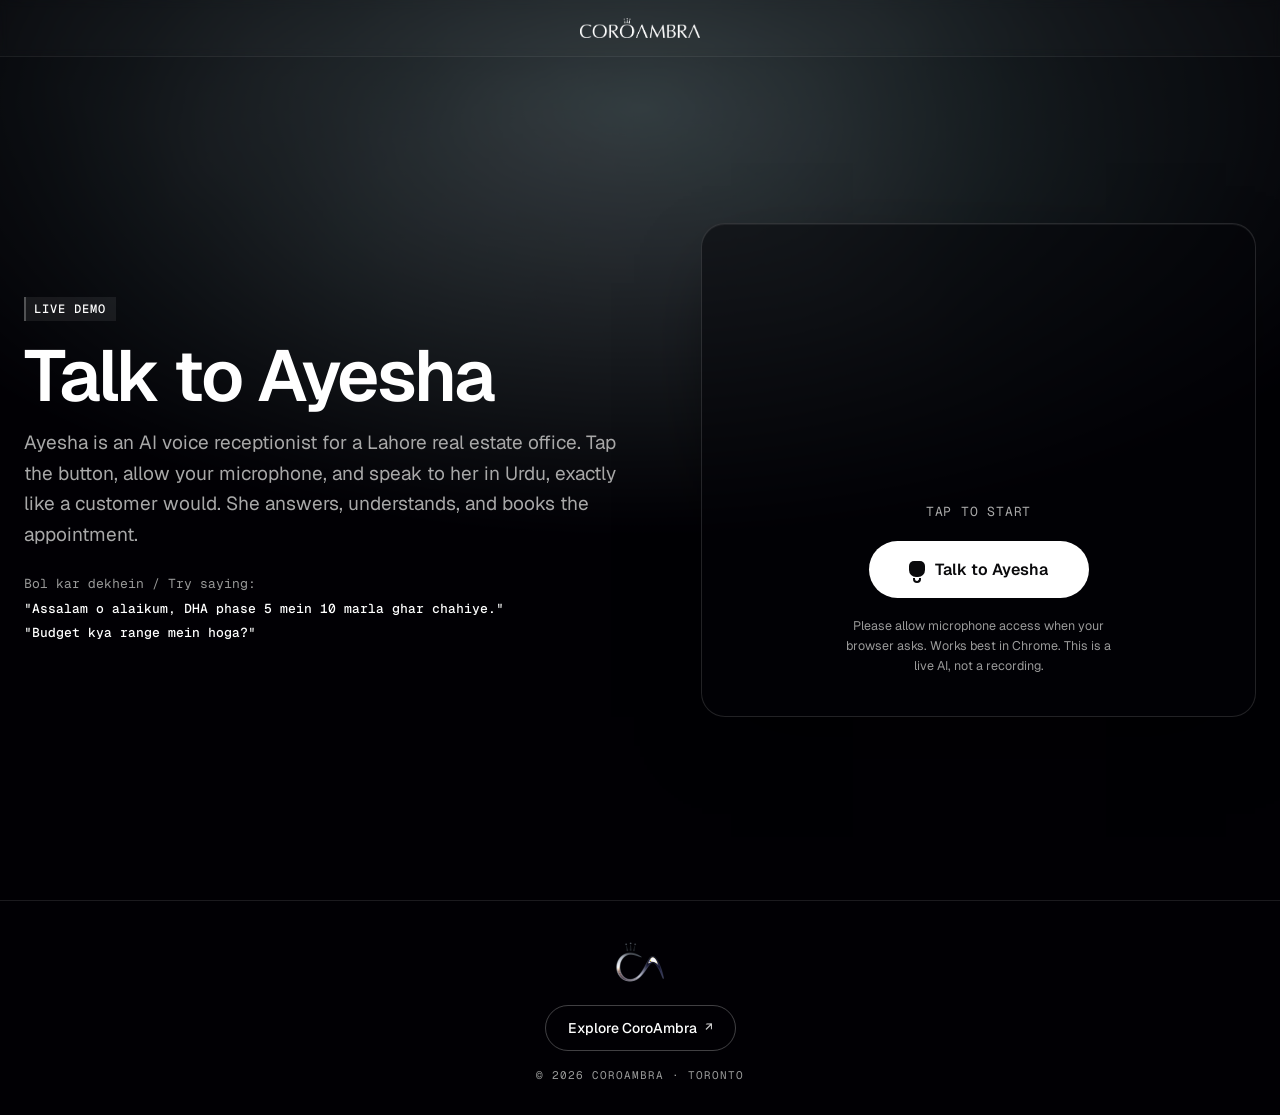
==== commit 44135c95: "Nav: real site bar + white logo + scroll hide/show; siri-wave: transparent (no black box) + reacts t" ====
--- a/index.html
+++ b/index.html
@@ -21,11 +21,9 @@
   <style>
     html{scroll-behavior:smooth}
 
-    /* ---- Minimal nav: centered wordmark only, not a link ---- */
-    .ademo-nav{position:fixed;top:0;left:0;right:0;z-index:50;display:flex;justify-content:center;align-items:center;
-      padding:22px 0;background:linear-gradient(to bottom,rgba(1,0,4,.9),rgba(1,0,4,0));
-      backdrop-filter:blur(6px);-webkit-backdrop-filter:blur(6px)}
-    .ademo-nav__logo{height:26px;width:auto;opacity:.96;pointer-events:none;user-select:none}
+    /* ---- Nav: real site bar (.nav from styles.css), logo-only + centered; scroll behaviour in demo.js ---- */
+    .nav__inner--solo{justify-content:center}
+    .nav__brand--static{cursor:default;pointer-events:none}
 
     /* ---- Demo stage ---- */
     .demo{position:relative;min-height:100svh;display:flex;align-items:center;overflow:hidden;padding:130px 0 90px}
@@ -47,7 +45,7 @@
       padding:clamp(24px,3.5vw,40px);display:flex;flex-direction:column;align-items:center;text-align:center;gap:18px}
 
     /* ---- Siri wave canvas (black pixels drop out via screen blend) ---- */
-    .siriwave{width:min(330px,74vw);height:min(210px,48vw);display:block;margin:0 auto;mix-blend-mode:screen;opacity:.98}
+    .siriwave{width:min(340px,76vw);height:min(220px,50vw);display:block;margin:0 auto}
 
     .callstatus{font-family:var(--mono);font-size:13px;letter-spacing:.06em;text-transform:uppercase;color:var(--muted);min-height:18px}
     .callstatus.is-live{color:#fff}
@@ -74,9 +72,13 @@
 </head>
 <body>
 
-  <!-- Minimal nav: centered wordmark, intentionally NOT a link -->
-  <header class="ademo-nav">
-    <img class="ademo-nav__logo" src="assets/wordmark.png" alt="CoroAmbra" />
+  <!-- Nav: real site bar, logo-only, centered, intentionally NOT a link -->
+  <header class="nav" id="nav">
+    <div class="nav__inner nav__inner--solo">
+      <div class="nav__brand nav__brand--static" aria-label="CoroAmbra">
+        <img class="nav__wordmark" src="assets/wordmark.png" alt="CoroAmbra" />
+      </div>
+    </div>
   </header>
 
   <!-- ================= DEMO STAGE ================= -->
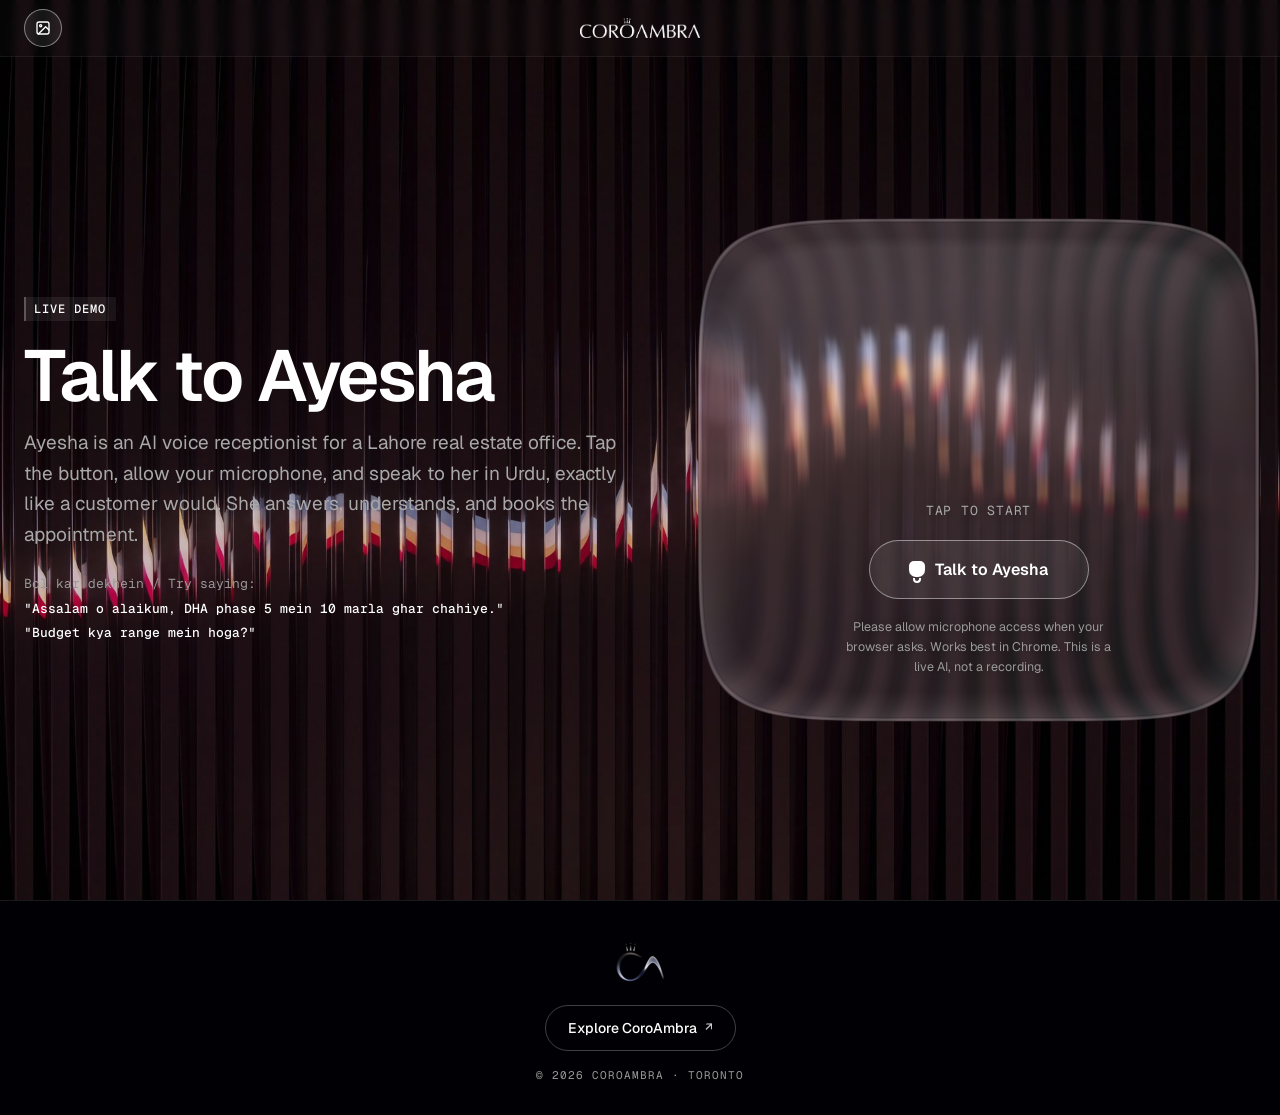
==== commit 575d2a07: "Liquid-glass call card (bubbbly shader port) + glass talk button w/ wine-red live state + 3-wallpape" ====
--- a/index.html
+++ b/index.html
@@ -22,8 +22,22 @@
     html{scroll-behavior:smooth}
 
     /* ---- Nav: real site bar (.nav from styles.css), logo-only + centered; scroll behaviour in demo.js ---- */
-    .nav__inner--solo{justify-content:center}
+    .nav__inner--solo{justify-content:center;position:relative}
     .nav__brand--static{cursor:default;pointer-events:none}
+
+    /* ---- Liquid-glass wallpaper canvas (js/liquid-glass.js; bubbbly shader port) ---- */
+    #glassCanvas{position:fixed;inset:0;z-index:0;width:100vw;height:100vh;display:none}
+    html.glass-on #glassCanvas{display:block}
+    html.glass-on .demo__bg{display:none}                 /* shader draws the wallpaper itself */
+    html.glass-fallback .demo__bg{opacity:.5}             /* no WebGL: brighter img wallpaper */
+
+    /* ---- Wallpaper cycle button (nav far-left, bubbbly glass-btn recipe) ---- */
+    .wallbtn{position:absolute;left:var(--gutter);top:50%;transform:translateY(-50%);
+      display:inline-flex;align-items:center;justify-content:center;width:38px;height:38px;border-radius:999px;
+      background:rgba(255,255,255,.07);border:1px solid rgba(255,255,255,.45);color:#fff;
+      transition:background .25s var(--ease),border-color .25s var(--ease)}
+    .wallbtn:hover{background:rgba(255,255,255,.16)}
+    .wallbtn svg{width:16px;height:16px;display:block}
 
     /* ---- Demo stage ---- */
     .demo{position:relative;min-height:100svh;display:flex;align-items:center;overflow:hidden;padding:130px 0 90px}
@@ -39,10 +53,20 @@
     .demo__hints{margin-top:22px;font-family:var(--mono);font-size:13px;color:var(--faint);line-height:1.9}
     .demo__hints b{color:var(--text);font-weight:500}
 
-    /* ---- Call card (Clear-Glass) ---- */
+    /* ---- Call card ----
+       Default (no JS): the old Clear-Glass look.
+       html.glass-on: the liquid-glass pane is drawn BY the shader under this exact
+       rect, so the card's own paint is stripped (layout/padding untouched).
+       html.glass-fallback (no WebGL): bubbbly frosted-panel CSS. */
     .callcard{background:rgba(3,3,7,.5);border:1px solid rgba(255,255,255,.13);border-radius:24px;
       box-shadow:inset 0 1px 0 rgba(255,255,255,.06),0 30px 80px -30px rgba(0,0,0,.8);
       padding:clamp(24px,3.5vw,40px);display:flex;flex-direction:column;align-items:center;text-align:center;gap:18px}
+    html.glass-on .callcard{background:transparent;border-color:transparent;box-shadow:none;border-radius:34px}
+    /* soft text shadow keeps the small card copy readable over the bright wallpaper (3) */
+    html.glass-on .callstatus,html.glass-on .callnote{text-shadow:0 1px 10px rgba(0,0,0,.4)}
+    html.glass-fallback .callcard{background:rgba(255,255,255,.1);border:1px solid rgba(255,255,255,.3);border-radius:26px;
+      box-shadow:0 24px 60px rgba(0,0,0,.18),inset 0 1px 0 rgba(255,255,255,.35);
+      -webkit-backdrop-filter:blur(22px) saturate(1.2);backdrop-filter:blur(22px) saturate(1.2)}
 
     /* ---- Siri wave canvas (black pixels drop out via screen blend) ---- */
     .siriwave{width:min(340px,76vw);height:min(220px,50vw);display:block;margin:0 auto}
@@ -50,10 +74,15 @@
     .callstatus{font-family:var(--mono);font-size:13px;letter-spacing:.06em;text-transform:uppercase;color:var(--muted);min-height:18px}
     .callstatus.is-live{color:#fff}
 
-    .talkbtn{display:inline-flex;align-items:center;justify-content:center;gap:10px;background:#fff;color:#0a0a0c;font-weight:600;font-size:16px;
-      padding:16px 34px;border-radius:999px;transition:transform .25s var(--ease),opacity .25s,background .25s;min-width:220px}
-    .talkbtn:hover{transform:translateY(-2px)}
-    .talkbtn.is-live{background:#e8484f;color:#fff}
+    /* talk button = bubbbly glass-btn recipe (white 7% + white 45% border), like the
+       inner tiles of the bubbbly card; live call = dark wine red glass tint */
+    .talkbtn{display:inline-flex;align-items:center;justify-content:center;gap:10px;
+      background:rgba(255,255,255,.07);border:1px solid rgba(255,255,255,.45);color:#fff;font-weight:600;font-size:16px;
+      padding:16px 34px;border-radius:999px;min-width:220px;
+      transition:transform .25s var(--ease),opacity .25s,background .25s,border-color .25s}
+    .talkbtn:hover{transform:translateY(-2px);background:rgba(255,255,255,.16)}
+    .talkbtn.is-live{background:rgba(94,15,35,.55);border-color:rgba(220,90,110,.5);color:#fff}
+    .talkbtn.is-live:hover{background:rgba(114,19,42,.62)}
     .talkbtn:disabled{opacity:.6;cursor:default;transform:none}
     .talkbtn__mic{width:16px;height:16px;border-radius:5px 5px 7px 7px;background:currentColor;position:relative;flex:none}
     .talkbtn__mic::after{content:"";position:absolute;left:50%;bottom:-6px;width:8px;height:5px;border:2px solid currentColor;border-top:none;border-radius:0 0 6px 6px;transform:translateX(-50%)}
@@ -72,9 +101,19 @@
 </head>
 <body>
 
+  <!-- Liquid-glass wallpaper (drawn by js/liquid-glass.js; hidden until WebGL boots) -->
+  <canvas id="glassCanvas" aria-hidden="true"></canvas>
+
   <!-- Nav: real site bar, logo-only, centered, intentionally NOT a link -->
   <header class="nav" id="nav">
     <div class="nav__inner nav__inner--solo">
+      <button class="wallbtn" id="wallBtn" type="button" aria-label="Change wallpaper" title="Change wallpaper">
+        <svg viewBox="0 0 24 24" fill="none" stroke="currentColor" stroke-width="2" stroke-linecap="round" stroke-linejoin="round" aria-hidden="true">
+          <rect x="3" y="3" width="18" height="18" rx="3" />
+          <circle cx="8.5" cy="8.5" r="1.6" />
+          <path d="M21 15l-5-5L5 21" />
+        </svg>
+      </button>
       <div class="nav__brand nav__brand--static" aria-label="CoroAmbra">
         <img class="nav__wordmark" src="assets/wordmark.png" alt="CoroAmbra" />
       </div>
@@ -119,6 +158,8 @@
     </div>
   </footer>
 
+  <!-- liquid-glass wallpaper + call-card glass (bubbbly shader port, CSP-safe) -->
+  <script src="js/liquid-glass.js"></script>
   <!-- animated liquid CA mark (self-contained, CSP-safe) -->
   <script src="js/ca-logo-data.js"></script>
   <script src="js/liquid-logo.js"></script>
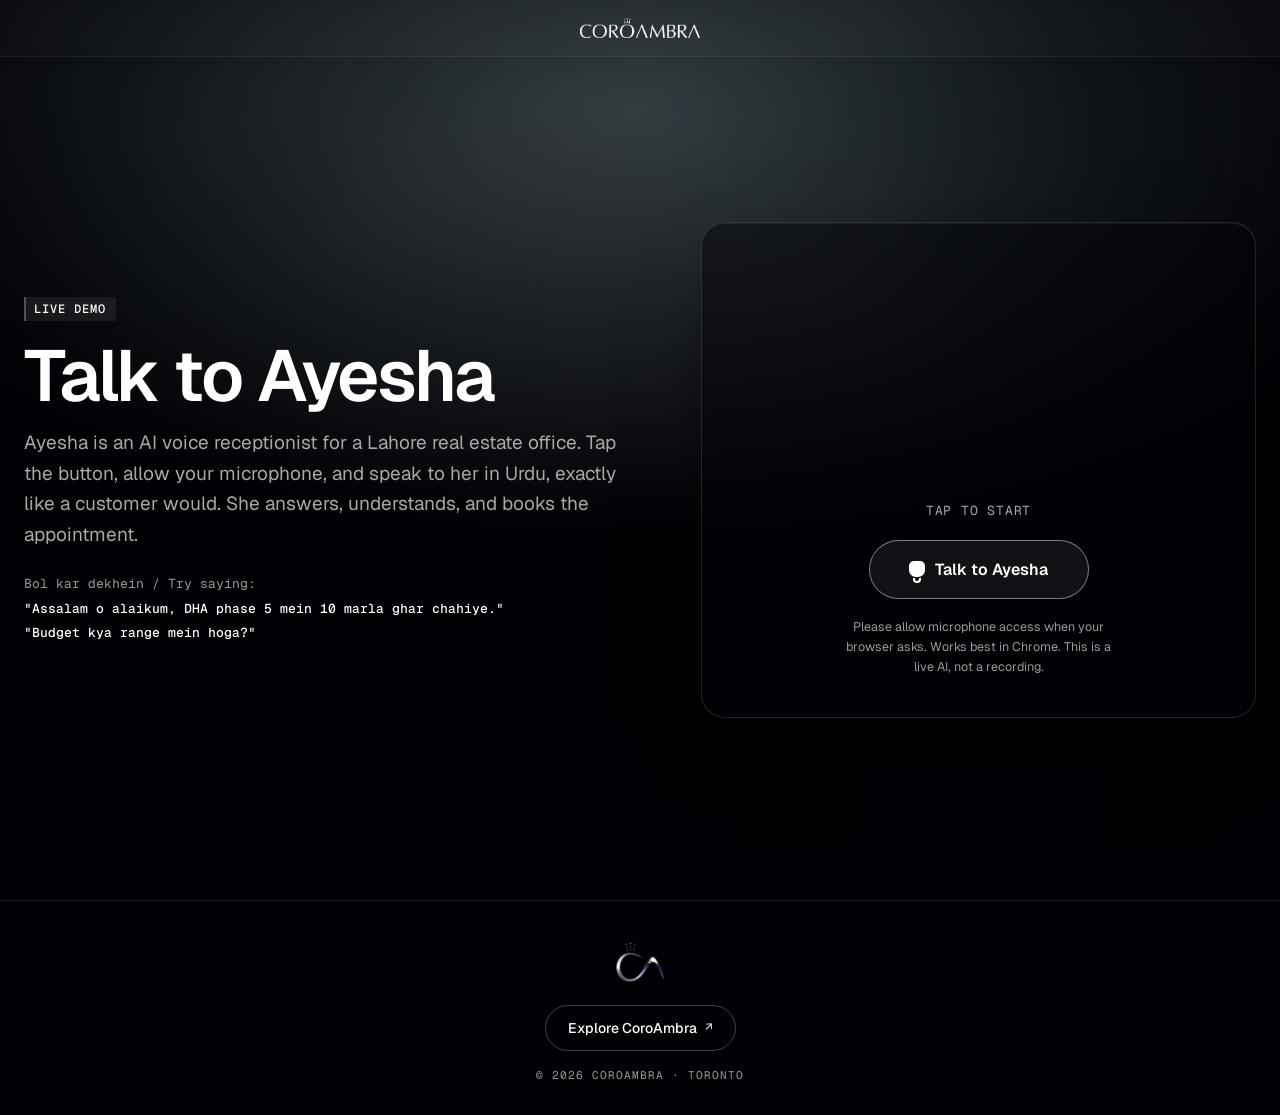
==== commit 171238dd: "LIVE: nebula shader bg on main page (replaces photo wallpapers); NEW draft: /draft-metal (paper-desi" ====
--- a/index.html
+++ b/index.html
@@ -25,19 +25,11 @@
     .nav__inner--solo{justify-content:center;position:relative}
     .nav__brand--static{cursor:default;pointer-events:none}
 
-    /* ---- Liquid-glass wallpaper canvas (js/liquid-glass.js; bubbbly shader port) ---- */
-    #glassCanvas{position:fixed;inset:0;z-index:0;width:100vw;height:100vh;display:none}
+    /* ---- Animated background canvas (js/nebula-glass.js: nebula + liquid-glass card) ---- */
+    #glassCanvas{position:fixed;inset:0;z-index:0;width:100%;height:100%;display:none;pointer-events:none}   /* 100% not 100vh: tracks the real mobile viewport when the URL bar collapses */
     html.glass-on #glassCanvas{display:block}
-    html.glass-on .demo__bg{display:none}                 /* shader draws the wallpaper itself */
-    html.glass-fallback .demo__bg{opacity:.5}             /* no WebGL: brighter img wallpaper */
-
-    /* ---- Wallpaper cycle button (nav far-left, bubbbly glass-btn recipe) ---- */
-    .wallbtn{position:absolute;left:var(--gutter);top:50%;transform:translateY(-50%);
-      display:inline-flex;align-items:center;justify-content:center;width:38px;height:38px;border-radius:999px;
-      background:rgba(255,255,255,.07);border:1px solid rgba(255,255,255,.45);color:#fff;
-      transition:background .25s var(--ease),border-color .25s var(--ease)}
-    .wallbtn:hover{background:rgba(255,255,255,.16)}
-    .wallbtn svg{width:16px;height:16px;display:block}
+    html.glass-on .demo__bg{display:none}                 /* the shader canvas IS the background */
+    html.glass-fallback .demo__bg{opacity:.5}             /* no WebGL: brighter img fallback */
 
     /* ---- Demo stage ---- */
     .demo{position:relative;min-height:100svh;display:flex;align-items:center;overflow:hidden;padding:130px 0 90px}
@@ -101,19 +93,12 @@
 </head>
 <body>
 
-  <!-- Liquid-glass wallpaper (drawn by js/liquid-glass.js; hidden until WebGL boots) -->
+  <!-- Animated nebula background + liquid-glass card (js/nebula-glass.js; hidden until WebGL boots) -->
   <canvas id="glassCanvas" aria-hidden="true"></canvas>
 
   <!-- Nav: real site bar, logo-only, centered, intentionally NOT a link -->
   <header class="nav" id="nav">
     <div class="nav__inner nav__inner--solo">
-      <button class="wallbtn" id="wallBtn" type="button" aria-label="Change wallpaper" title="Change wallpaper">
-        <svg viewBox="0 0 24 24" fill="none" stroke="currentColor" stroke-width="2" stroke-linecap="round" stroke-linejoin="round" aria-hidden="true">
-          <rect x="3" y="3" width="18" height="18" rx="3" />
-          <circle cx="8.5" cy="8.5" r="1.6" />
-          <path d="M21 15l-5-5L5 21" />
-        </svg>
-      </button>
       <div class="nav__brand nav__brand--static" aria-label="CoroAmbra">
         <img class="nav__wordmark" src="assets/wordmark.png" alt="CoroAmbra" />
       </div>
@@ -158,8 +143,8 @@
     </div>
   </footer>
 
-  <!-- liquid-glass wallpaper + call-card glass (bubbbly shader port, CSP-safe) -->
-  <script src="js/liquid-glass.js"></script>
+  <!-- animated nebula background + liquid-glass call card (three.js via esm.sh, CSP-safe) -->
+  <script type="module" src="js/nebula-glass.js"></script>
   <!-- animated liquid CA mark (self-contained, CSP-safe) -->
   <script src="js/ca-logo-data.js"></script>
   <script src="js/liquid-logo.js"></script>
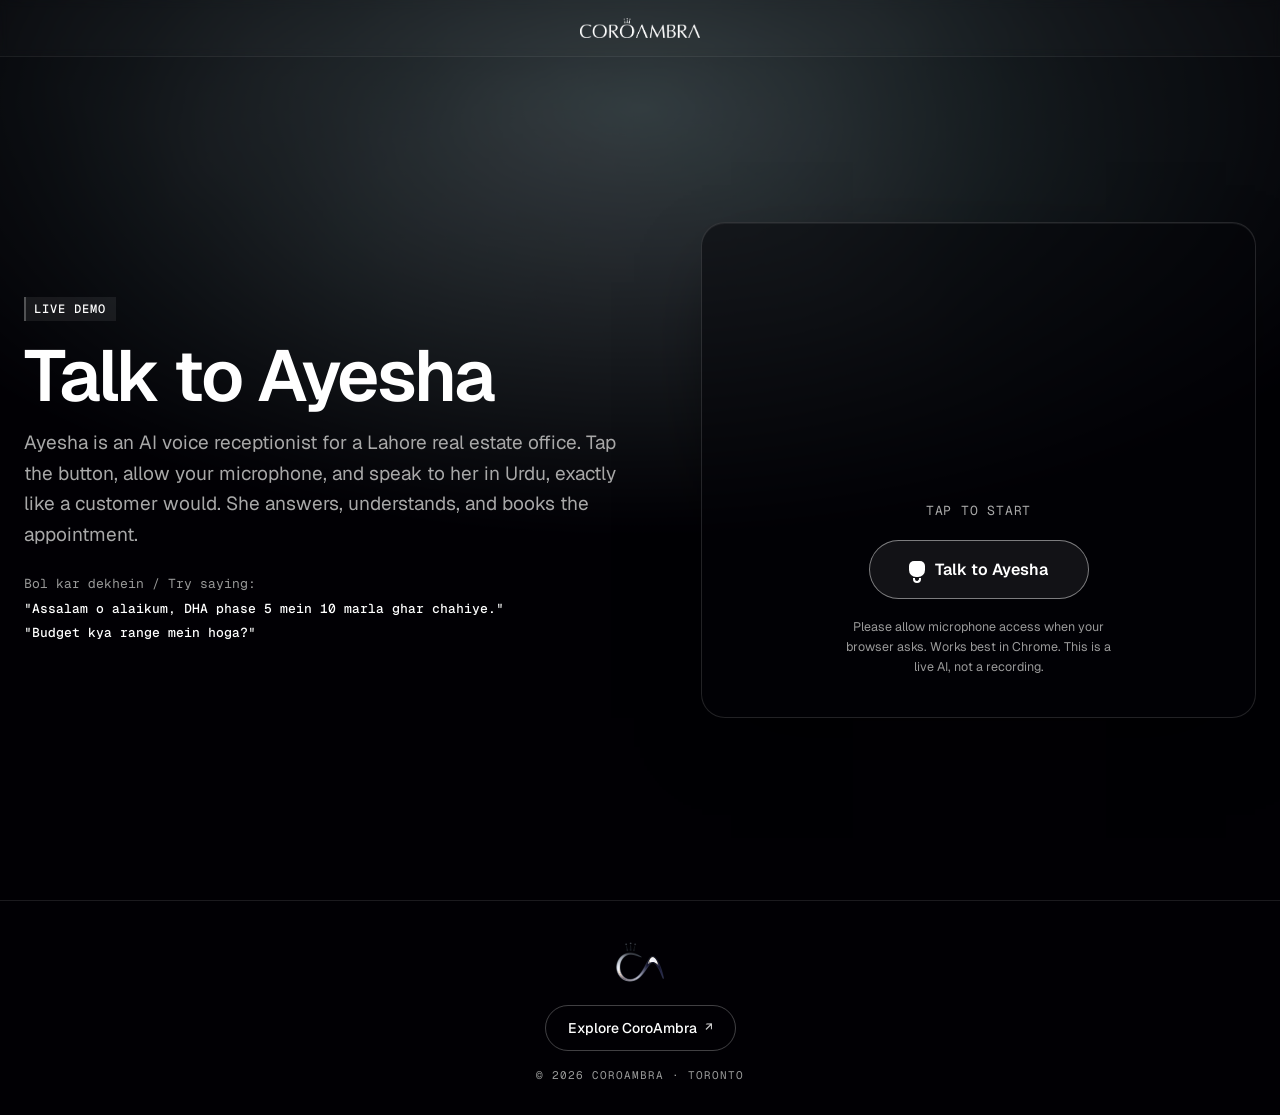
==== commit 756eb9be: "Mobile: nebula inside the glass card only (slow, low opacity, DOM-attached = no scroll drift) + slig" ====
--- a/index.html
+++ b/index.html
@@ -30,6 +30,15 @@
     html.glass-on #glassCanvas{display:block}
     html.glass-on .demo__bg{display:none}                 /* the shader canvas IS the background */
     html.glass-fallback .demo__bg{opacity:.5}             /* no WebGL: brighter img fallback */
+
+    /* ---- MOBILE mode (html.glass-mobile, <=900px): nebula INSIDE the glass card only.
+       The canvas is a child of .callcard so it scrolls WITH the card (no drift);
+       page behind stays clean black; low opacity + slow pace for clean text. ---- */
+    html.glass-mobile #glassCanvas{display:none}
+    html.glass-mobile .demo__bg{display:none}
+    html.glass-mobile .callcard{position:relative;overflow:hidden;border-radius:34px}
+    html.glass-mobile .callcard>*:not(.callcard-nebula){position:relative;z-index:1}
+    .callcard-nebula{position:absolute;inset:0;z-index:0;width:100%;height:100%;opacity:.45;pointer-events:none}
 
     /* ---- Demo stage ---- */
     .demo{position:relative;min-height:100svh;display:flex;align-items:center;overflow:hidden;padding:130px 0 90px}
@@ -79,6 +88,21 @@
     .talkbtn__mic{width:16px;height:16px;border-radius:5px 5px 7px 7px;background:currentColor;position:relative;flex:none}
     .talkbtn__mic::after{content:"";position:absolute;left:50%;bottom:-6px;width:8px;height:5px;border:2px solid currentColor;border-top:none;border-radius:0 0 6px 6px;transform:translateX(-50%)}
     .callnote{font-size:12.5px;color:var(--faint);max-width:34ch}
+
+    /* ---- MOBILE only (<=900px): middle content slightly smaller for breathing room
+       (Malik 2026-07-04). Nav and footer untouched. ---- */
+    @media(max-width:900px){
+      .demo{padding:120px 0 72px}
+      .demo__title{font-size:clamp(34px,8.4vw,44px);margin:16px 0 14px}
+      .demo__intro{font-size:14px}
+      .demo__hints{font-size:12px;margin-top:18px}
+      .pill--label{font-size:11px}
+      .callcard{padding:20px;gap:15px}
+      .siriwave{width:min(300px,68vw);height:min(190px,44vw)}
+      .callstatus{font-size:12px}
+      .talkbtn{padding:14px 28px;font-size:15px;min-width:200px}
+      .callnote{font-size:11.5px}
+    }
 
     /* ---- Minimal footer ---- */
     .ademo-footer{position:relative;z-index:1;border-top:1px solid var(--border);padding:34px 0 30px}
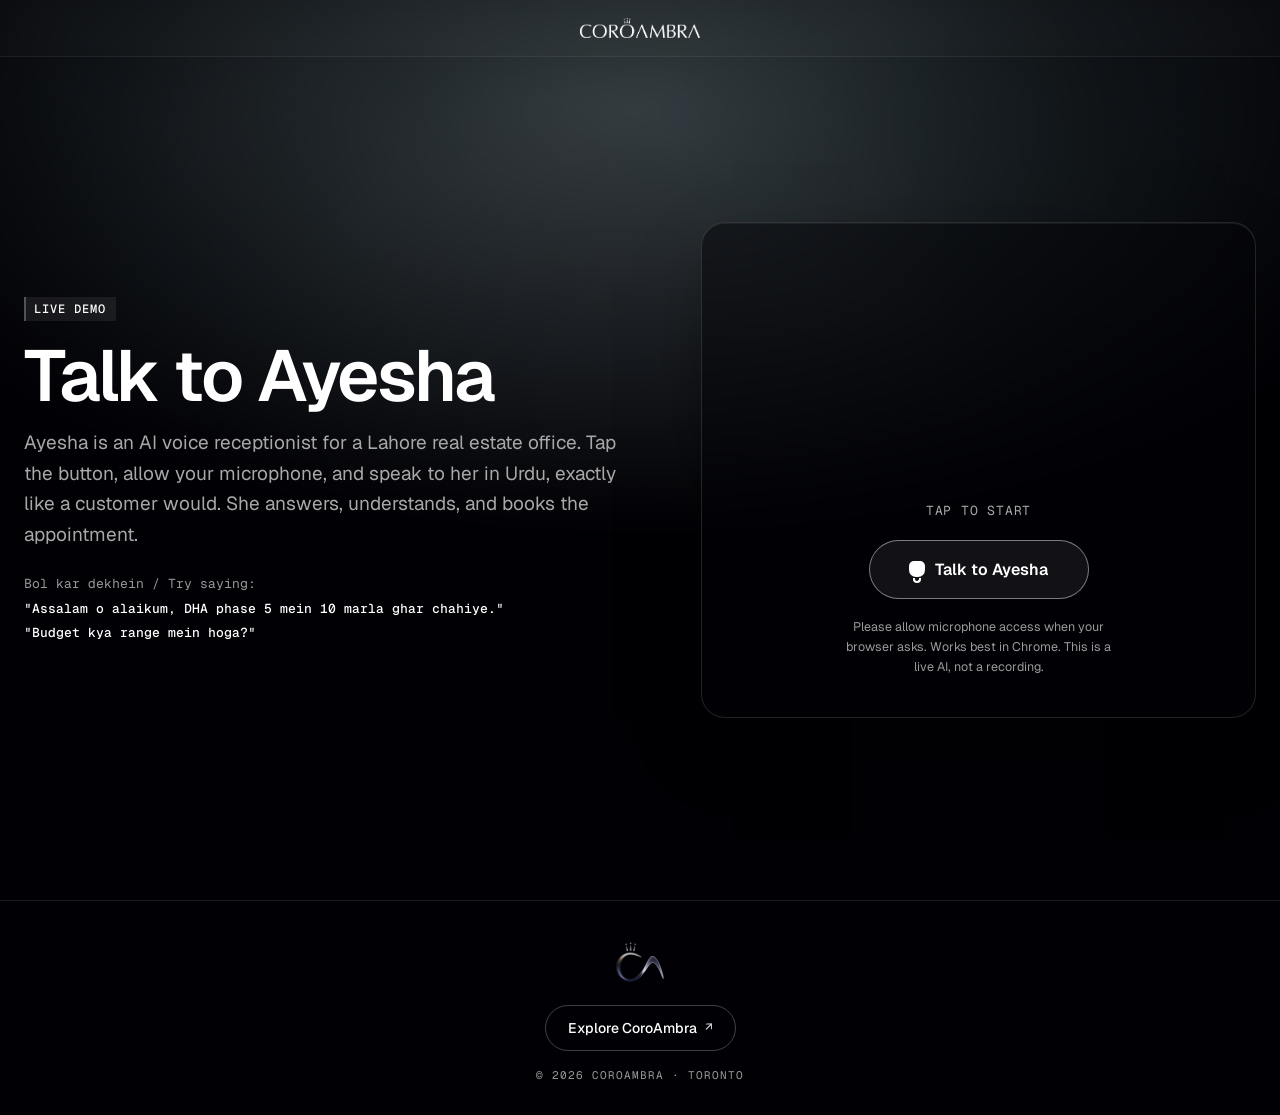
==== commit 02575f10: "Platinum Frost branding: animated liquid favicon on desktop tabs (static PNG on mobile) + og:image l" ====
--- a/index.html
+++ b/index.html
@@ -14,8 +14,12 @@
   <meta property="og:site_name" content="CoroAmbra" />
   <meta property="og:title" content="Talk to Ayesha | CoroAmbra AI Voice Demo" />
   <meta property="og:description" content="Talk live to an AI voice receptionist in Urdu. Tap and speak." />
+  <meta property="og:image" content="https://talk-to-ayesha-demo.vercel.app/assets/og-ca-platinum.png" />
+  <meta property="og:image:width" content="800" />
+  <meta property="og:image:height" content="800" />
   <meta name="twitter:card" content="summary_large_image" />
-  <link rel="icon" type="image/png" href="assets/ca-glass.png" />
+  <meta name="twitter:image" content="https://talk-to-ayesha-demo.vercel.app/assets/og-ca-platinum.png" />
+  <link rel="icon" type="image/png" href="assets/ca-platinum.png" />
   <link rel="stylesheet" href="css/styles.css" />
 
   <style>
@@ -172,6 +176,8 @@
   <!-- animated liquid CA mark (self-contained, CSP-safe) -->
   <script src="js/ca-logo-data.js"></script>
   <script src="js/liquid-logo.js"></script>
+  <!-- animated Platinum Frost favicon (desktop tabs; mobile keeps the static PNG) -->
+  <script src="js/liquid-favicon.js"></script>
   <!-- Vapi call + siri-wave -->
   <script type="module" src="js/demo.js"></script>
 </body>
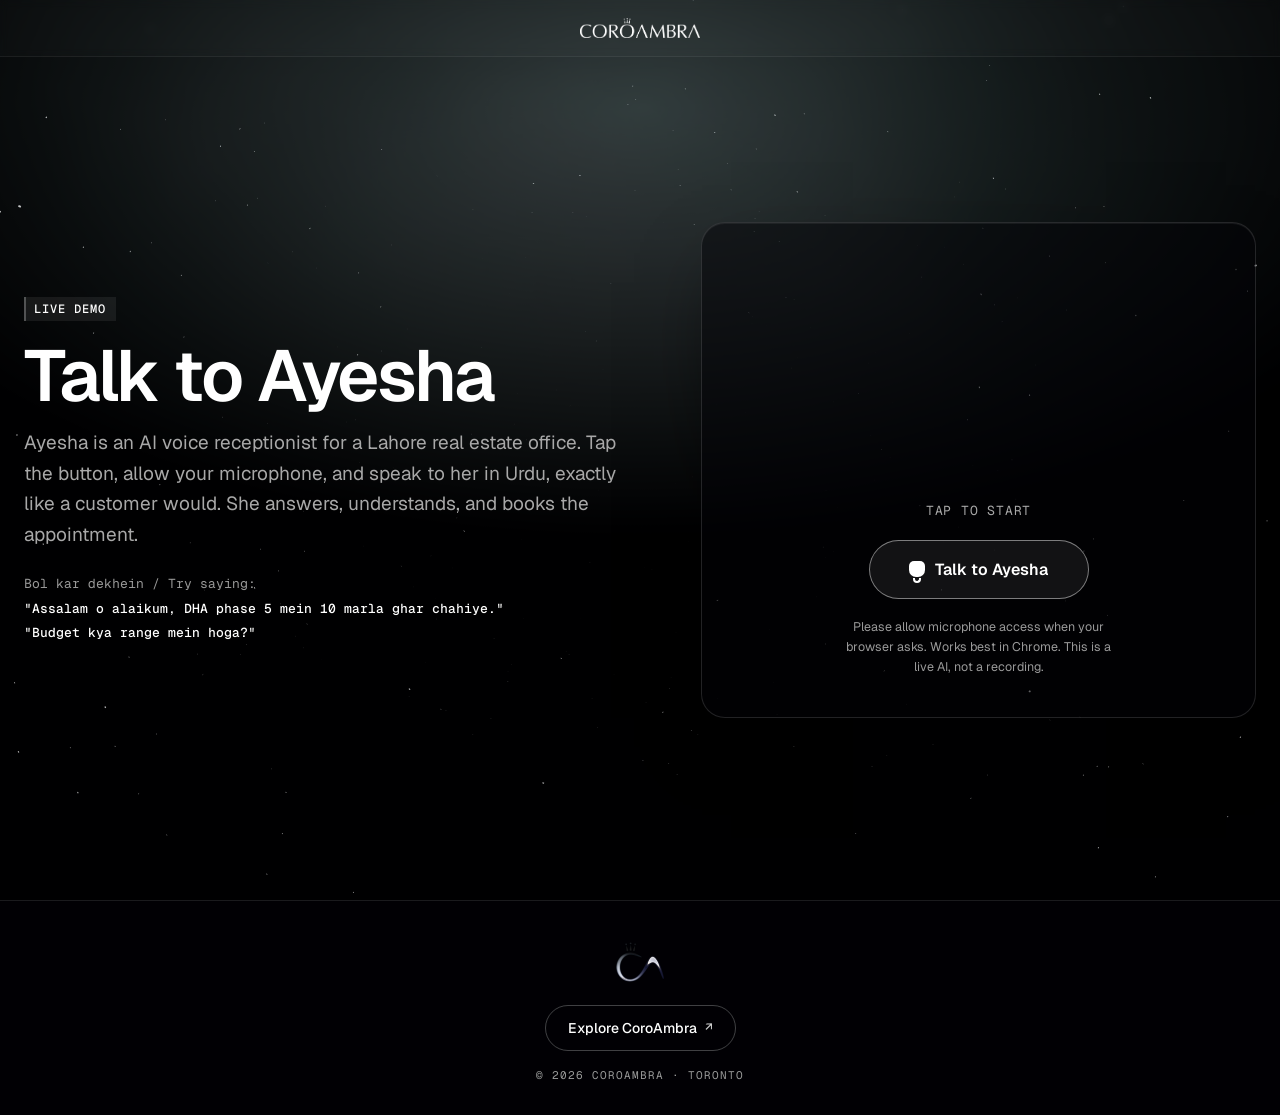
==== commit ccd9f3c1: "Ayesha demo: port the new desktop theme from /sarah (design only, copy untouched) Match the English " ====
--- a/index.html
+++ b/index.html
@@ -1,5 +1,5 @@
 <!DOCTYPE html>
-<html lang="en">
+<html lang="en" data-glass="contained">
 <head>
   <meta charset="UTF-8" />
   <meta name="viewport" content="width=device-width, initial-scale=1.0" />
@@ -31,6 +31,10 @@
 
     /* ---- Animated background canvas (js/nebula-glass.js: nebula + liquid-glass card) ---- */
     #glassCanvas{position:fixed;inset:0;z-index:0;width:100%;height:100%;display:none;pointer-events:none}   /* 100% not 100vh: tracks the real mobile viewport when the URL bar collapses */
+    /* ---- Starfield: fullscreen backmost layer behind ALL UI (js/starfield.js), DESKTOP ONLY ---- */
+    #starfield{position:fixed;inset:0;z-index:0;pointer-events:none}
+    #starfield canvas{display:block}
+    @media(max-width:900px){#starfield{display:none}}   /* mobile layout is tight, no starfield */
     html.glass-on #glassCanvas{display:block}
     html.glass-on .demo__bg{display:none}                 /* the shader canvas IS the background */
     html.glass-fallback .demo__bg{opacity:.5}             /* no WebGL: brighter img fallback */
@@ -121,6 +125,9 @@
 </head>
 <body>
 
+  <!-- Starfield: backmost fullscreen layer behind all UI (js/starfield.js) -->
+  <div id="starfield" aria-hidden="true"></div>
+
   <!-- Animated nebula background + liquid-glass card (js/nebula-glass.js; hidden until WebGL boots) -->
   <canvas id="glassCanvas" aria-hidden="true"></canvas>
 
@@ -171,8 +178,10 @@
     </div>
   </footer>
 
+  <!-- backmost starfield layer (self-contained, CSP-safe) -->
+  <script src="js/starfield.js?v=2"></script>
   <!-- animated nebula background + liquid-glass call card (three.js via esm.sh, CSP-safe) -->
-  <script type="module" src="js/nebula-glass.js"></script>
+  <script type="module" src="js/nebula-glass.js?v=3"></script>
   <!-- animated liquid CA mark (self-contained, CSP-safe) -->
   <script src="js/ca-logo-data.js"></script>
   <script src="js/liquid-logo.js"></script>
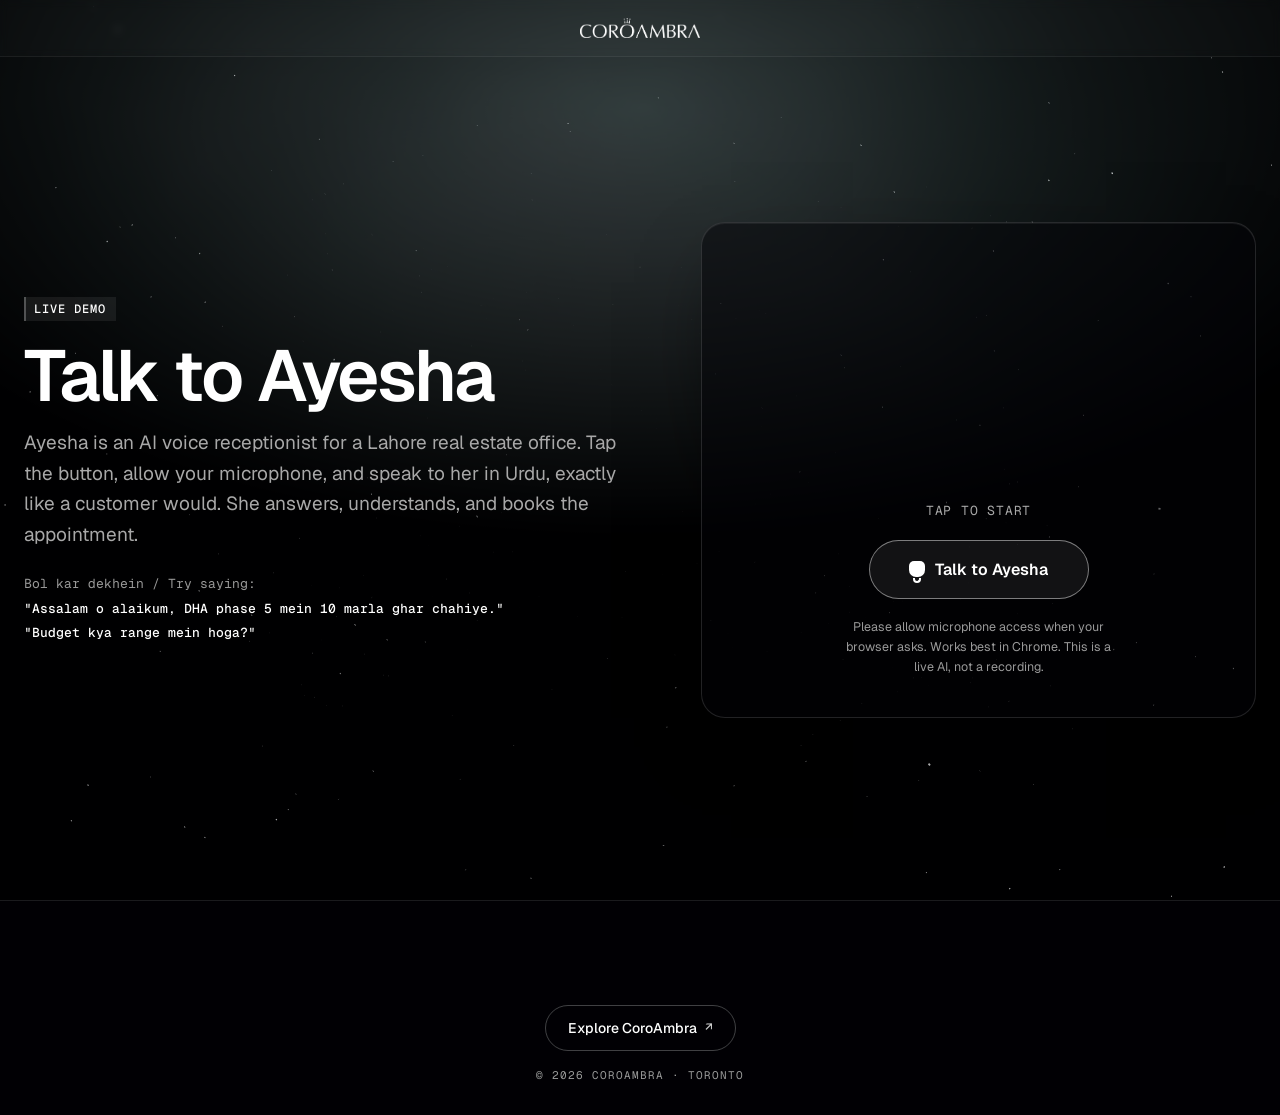
==== commit 34d714d8: "Demo pages: cache-bust the demo modules so the mic fix actually reaches devices demo.js and demo-sar" ====
--- a/index.html
+++ b/index.html
@@ -188,6 +188,8 @@
   <!-- animated Platinum Frost favicon (desktop tabs; mobile keeps the static PNG) -->
   <script src="js/liquid-favicon.js"></script>
   <!-- Vapi call + siri-wave -->
-  <script type="module" src="js/demo.js"></script>
+  <!-- v=20260726: mic preflight. Bump this whenever demo.js or mic-preflight.js changes,
+       otherwise a cached copy of the old module keeps running on field devices. -->
+  <script type="module" src="js/demo.js?v=20260726"></script>
 </body>
 </html>
